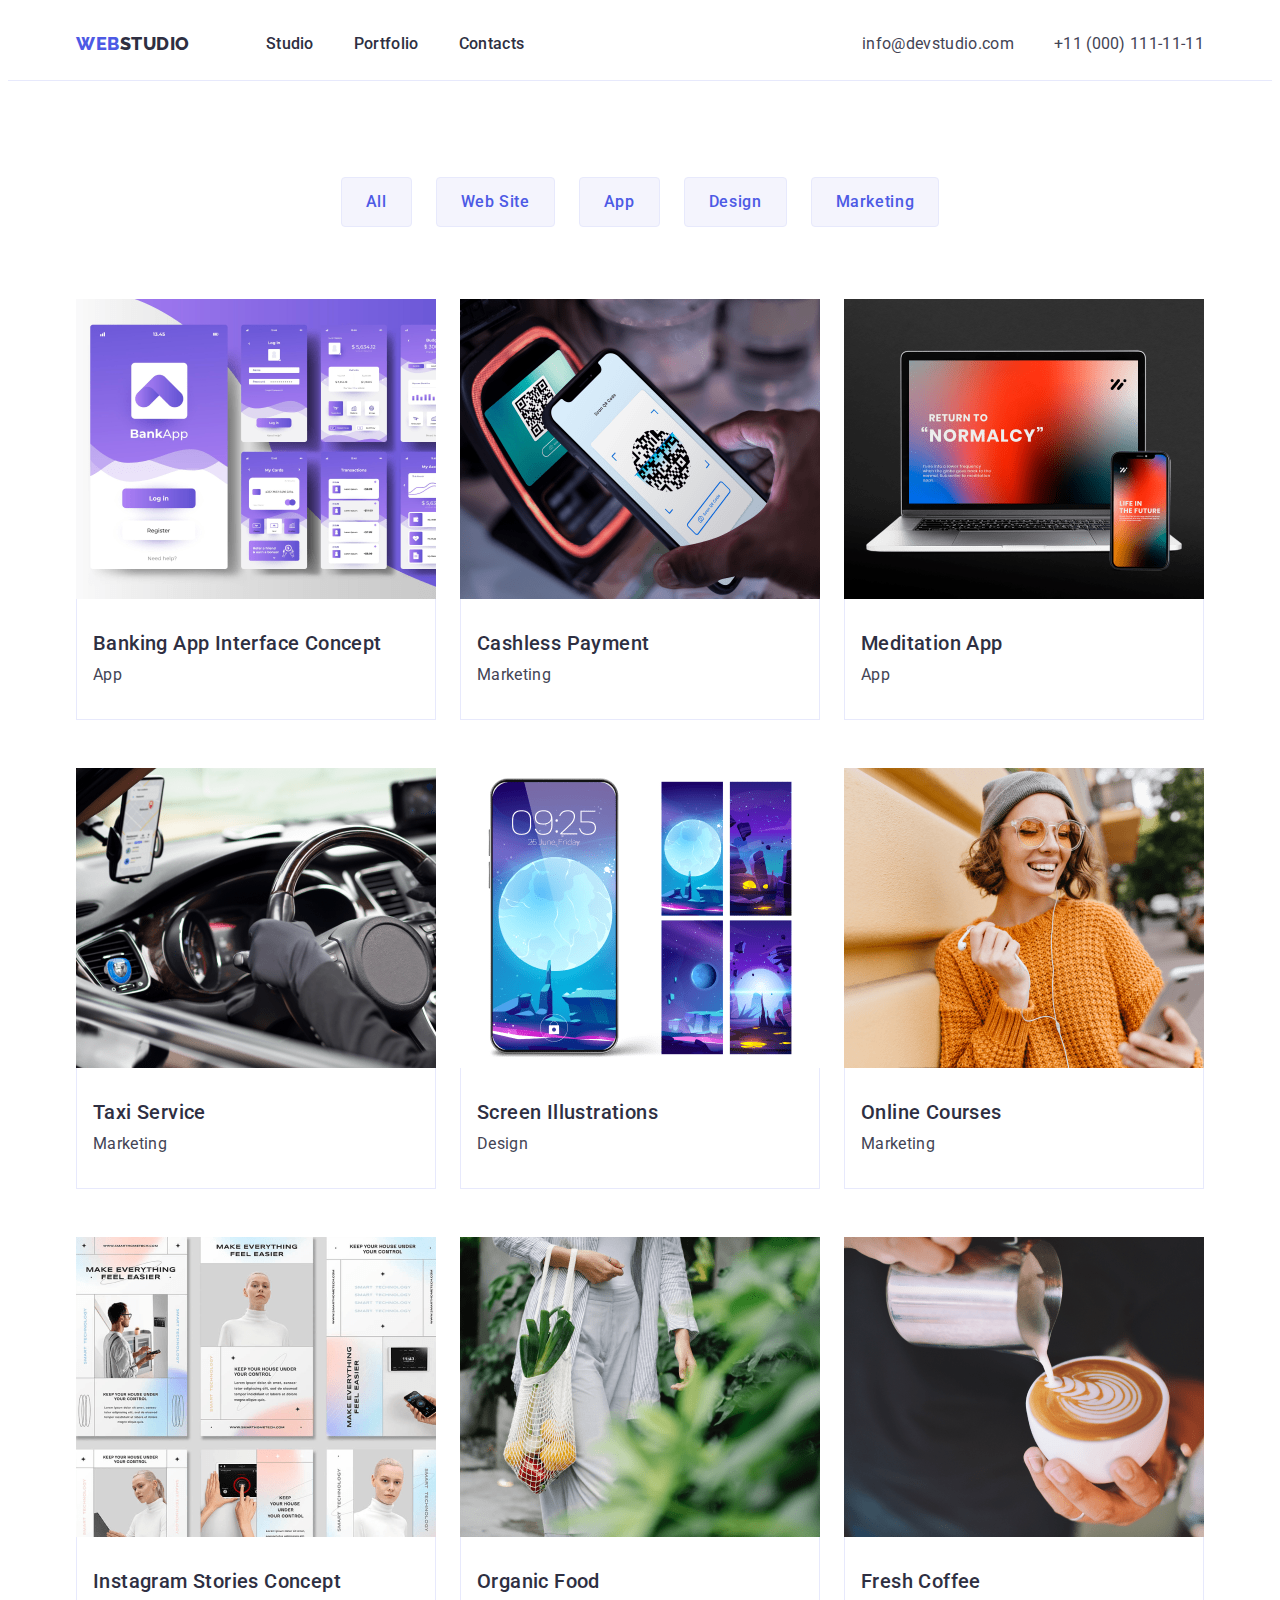
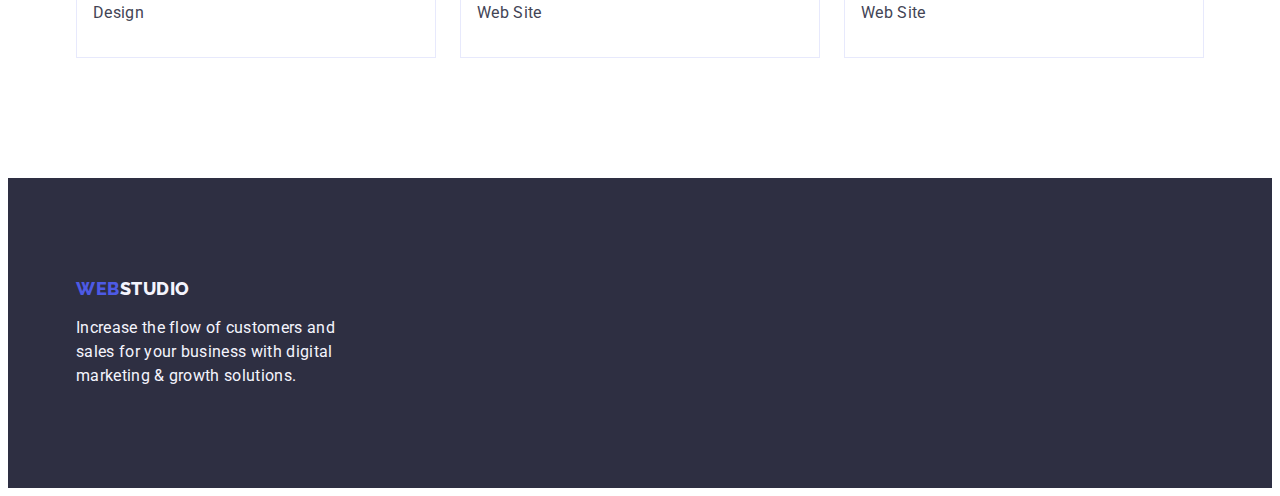
==== portfolio.html @ c77b6f28 "Initial commit" ====
<!DOCTYPE html>
<html lang="en">
  <head>
    <meta charset="UTF-8" />
    <meta name="viewport" content="width=device-width, initial-scale=1.0" />
    <title>Portfolio</title>
    <link
      rel="stylesheet"
      href="https://cdnjs.cloudflare.com/ajax/libs/modern-normalize/2.0.0/modern-normalize.min.css"
      integrity="sha512-4xo8blKMVCiXpTaLzQSLSw3KFOVPWhm/TRtuPVc4WG6kUgjH6J03IBuG7JZPkcWMxJ5huwaBpOpnwYElP/m6wg=="
      crossorigin="anonymous"
      referrerpolicy="no-referrer"
    />
    <link rel="stylesheet" href="./css/style.css" />
    <link rel="preconnect" href="https://fonts.googleapis.com" />
    <link rel="preconnect" href="https://fonts.gstatic.com" crossorigin />
    <link
      href="https://fonts.googleapis.com/css2?family=Raleway:wght@800&family=Roboto:wght@400;500;700;900&display=swap"
      rel="stylesheet"
    />
  </head>
  <body>
    <!-- Header -->
    <header class="header-section">
      <div class="header-container container">
        <nav class="nav">
          <a href="./index.html" class="link logo"
            >Web<span class="logo-part">Studio</span>
          </a>
          <ul class="list nav-list">
            <li class="nav-item">
              <a href="./index.html" class="link nav-list-item">Studio</a>
            </li>
            <li class="nav-item">
              <a href="./portfolio.html" class="link nav-list-item"
                >Portfolio</a
              >
            </li>
            <li class="nav-item">
              <a href="" class="link nav-list-item">Contacts</a>
            </li>
          </ul>
        </nav>
        <address class="address">
          <ul class="list address-list">
            <li>
              <a href="mailto:info@devstudio.com" class="link address-list-item"
                >info@devstudio.com</a
              >
            </li>
            <li>
              <a href="tel:+110001111111" class="link address-list-item"
                >+11 (000) 111-11-11</a
              >
            </li>
          </ul>
        </address>
      </div>
    </header>
    <main>
      <!-- Filters -->
      <section class="gallery">
        <div class="container">
          <h1 class="visually-hidden">Portfolio</h1>
          <ul class="filter-list list">
            <li><button type="button" class="filter-item">All</button></li>
            <li><button type="button" class="filter-item">Web Site</button></li>
            <li><button type="button" class="filter-item">App</button></li>
            <li><button type="button" class="filter-item">Design</button></li>
            <li>
              <button type="button" class="filter-item">Marketing</button>
            </li>
          </ul>
          <!-- Company services -->
          <ul class="gallery-list list">
            <li class="gallery-item link">
              <a href="/" class="link">
                <img
                  src="./images/row1/img2.jpg"
                  alt="Banking App Interface"
                  width="360"
                  height="360"
                />
                <div class="gallery-content">
                  <h2 class="header-three">Banking App Interface Concept</h2>
                  <p class="header-three-desc">App</p>
                </div>
              </a>
            </li>
            <li class="gallery-item link">
              <a href="/" class="link">
                <img
                  src="./images/row1/img1.jpg"
                  alt="Cashless Payment"
                  width="360"
                  height="360"
                />
                <div class="gallery-content">
                  <h2 class="header-three">Cashless Payment</h2>
                  <p class="header-three-desc">Marketing</p>
                </div>
              </a>
            </li>
            <li class="gallery-item link">
              <a href="/" class="link"
                ><img
                  src="./images/row1/img.jpg"
                  alt="Meditation App"
                  width="360"
                  height="360"
                />
                <div class="gallery-content">
                  <h2 class="header-three">Meditation App</h2>
                  <p class="header-three-desc">App</p>
                </div>
              </a>
            </li>
            <li class="gallery-item link">
              <a href="/" class="link">
                <img
                  src="./images/row2/img2.jpg"
                  alt="Taxi Service"
                  width="360"
                  height="360"
                />
                <div class="gallery-content">
                  <h2 class="header-three">Taxi Service</h2>
                  <p class="header-three-desc">Marketing</p>
                </div>
              </a>
            </li>
            <li class="gallery-item link">
              <a href="/" class="link">
                <img
                  src="./images/row2/img1.jpg"
                  alt="Screen Illustrations"
                  width="360"
                  height="360"
                />
                <div class="gallery-content">
                  <h2 class="header-three">Screen Illustrations</h2>
                  <p class="header-three-desc">Design</p>
                </div>
              </a>
            </li>
            <li class="gallery-item link">
              <a href="/" class="link">
                <img
                  src="./images/row2/img.jpg"
                  alt="Online Courses"
                  width="360"
                  height="360"
                />
                <div class="gallery-content">
                  <h2 class="header-three">Online Courses</h2>
                  <p class="header-three-desc">Marketing</p>
                </div>
              </a>
            </li>
            <li class="gallery-item link">
              <a href="/" class="link">
                <img
                  src="./images/row3/img2.jpg"
                  alt="Instagram Stories"
                  width="360"
                  height="360"
                />
                <div class="gallery-content">
                  <h2 class="header-three">Instagram Stories Concept</h2>
                  <p class="header-three-desc">Design</p>
                </div>
              </a>
            </li>
            <li class="gallery-item link">
              <a href="/" class="link">
                <img
                  src="./images/row3/img1.jpg"
                  alt="Organic Food"
                  width="360"
                  height="360"
                />
                <div class="gallery-content">
                  <h2 class="header-three">Organic Food</h2>
                  <p class="header-three-desc">Web Site</p>
                </div>
              </a>
            </li>
            <li class="gallery-item link">
              <a href="/" class="link">
                <img
                  src="./images/row3/img.jpg"
                  alt="Fresh Coffee"
                  width="360"
                  height="360"
                />
                <div class="gallery-content">
                  <h2 class="header-three">Fresh Coffee</h2>
                  <p class="header-three-desc">Web Site</p>
                </div>
              </a>
            </li>
          </ul>
        </div>
      </section>
    </main>

    <!-- Footer -->

    <footer class="footer">
      <div class="container">
        <a class="logo-footer link" href="./index.html"
          >Web<span class="logo-second-part-footer">Studio</span>
        </a>
        <p class="footer-text">
          Increase the flow of customers and sales for your business with
          digital marketing & growth solutions.
        </p>
      </div>
    </footer>
  </body>
</html>
---- css/style.css ----
/* Variables */
:root {
  /* Fonts */
  --primary-font: "Roboto";
  --logo-font: "Raleway";

  /* Navy blue */
  --brand-color: #2e2f42;

  /* Slate */
  --secondary-color: #434455;

  /* Ocean */
  --action-color: #404bbf;

  /* Iris */
  --logo-color: #4d5ae5;

  /* Cloud */
  --logo-second-color: #f4f4fd;

  /* Accent */
  --accent-color: #e7e9fc;
}

body {
  font-family: "Roboto", sans-serif;
  color: var(--secondary-color);
  background-color: #ffffff;
}

*,
*::before,
*::after {
  box-sizing: border-box;
}

h1,
h2,
h3,
h4,
h5,
h6,
p {
  margin: 0;
}

.list {
  list-style: none;
  margin: 0;
  padding-left: 0;
}
img {
  display: block;
  max-width: 100%;
  height: auto;
}

.section {
  padding-bottom: 120px;
}

/* Header */

.header-section {
  border-bottom: 1px solid #e7e9fc;
}

.header-container {
  display: flex;
  align-items: center;
}

.nav {
  display: flex;
  align-items: center;
}

.nav-list {
  display: flex;
  gap: 40px;
}

.logo {
  font-family: "Raleway", sans-serif;
  font-weight: 800;
  font-size: 18px;
  line-height: 1.17;
  letter-spacing: 0.03em;
  text-transform: uppercase;
  color: var(--logo-color);
  margin-right: 76px;
}

.logo-part {
  color: var(--brand-color);
  font-family: Raleway;
  line-height: 1.16;
  letter-spacing: 0.03em;
  text-transform: uppercase;
}
.address-list {
  display: flex;
  gap: 40px;
}

/* Navigation */
.link {
  text-decoration: none;
}
.nav-list {
  color: var(--brand-color);
  font-size: 16px;
  font-weight: 500;
  line-height: 1.5;
  letter-spacing: 0.02em;
  font-style: normal;
}

.nav-list-item {
  color: var(--brand-color);
  padding: 24px 0;
  display: block;
}
.nav-list-item:hover,
.nav-list-item:focus {
  color: var(--action-color);
}

/* Address */
.address {
  font-style: normal;
  margin-left: auto;
}
.address-list {
  color: var(--secondary-color);
  font-size: 16px;
  font-weight: 400;
  line-height: 1.5;
  letter-spacing: 0.02em;
  font-style: normal;
}

.address-list-item {
  color: #434455;
  font-style: initial;
}
.address-list-item:hover,
.address-list-item:focus {
  color: var(--action-color);
}

/* Main info */
.container {
  max-width: 1158px;
  padding-left: 15px;
  padding-right: 15px;
  margin: 0 auto;
}

/* Hero */
.hero {
  background: var(--brand-color);
  text-align: center;
  padding: 188px 0;
}

.hero-title {
  max-width: 496px;
  margin: 0 auto;
  margin-bottom: 48px;
  color: #ffffff;
  text-align: center;
  font-size: 56px;
  font-weight: 700;
  letter-spacing: 0.02em;
  line-height: 1.07;
}
.hero-btn {
  display: block;
  margin: 0 auto;
  min-width: 169px;
  background: var(--logo-color);
  font-family: "Roboto", sans-serif;
  letter-spacing: 0.04em;
  cursor: pointer;
  border: 0;
  border-radius: 4px;
}
.hero-btn-text {
  color: #ffffff;
  font-size: 16px;
  font-weight: 500;
  line-height: 1.5;
  padding: 16px 32px;
}
.hero-btn:hover,
.hero-btn:focus {
  background-color: #404bbf;
}

/* Company standarts*/

.section-standatrs {
  padding-top: 120px;
  padding-bottom: 120px;
}

.standarts-list {
  display: flex;
  gap: 24px;
}

.standarts-item {
  width: calc((100% - 72px) / 4);

  flex-grow: 0;
}

.header-two {
  margin-bottom: 72px;
  color: var(--brand-color);
  text-align: center;
  font-size: 36px;
  font-weight: 700;
  line-height: 1.11;
  text-transform: capitalize;
  letter-spacing: 0.02em;
}

.visually-hidden {
  position: absolute;
  width: 1px;
  height: 1px;
  margin: -1px;
  border: 0;
  padding: 0;
  white-space: nowrap;
  clip-path: inset(100%);
  clip: rect(0 0 0 0);
  overflow: hidden;
}

.header-three {
  margin-bottom: 8px;
  color: var(--brand-color);
  font-size: 20px;
  font-weight: 500;
  line-height: 1.2;
  letter-spacing: 0.02em;
}

/* Company skills */

.list-skills {
  display: flex;
  gap: 24px;
}
.list-skills-item {
}

/* Team-section */
.header-three-desc {
  color: var(--secondary-color);
  font-size: 16px;
  line-height: 1.5;
  letter-spacing: 0.02em;
}

.pic-desc {
  color: var(--secondary-color);
  font-size: 16px;
  line-height: 1.5;
  letter-spacing: 0.02em;
}

.team-content {
  padding: 32px 0;
  background-color: var(--white-color);
  border-radius: 0px 0px 4px 4px;
  text-align: center;
}

.team-section {
  background-color: var(--logo-second-color);
}
.team-list-item {
  background-color: #ffffff;
  border-radius: 0px 0px 4px 4px;
}

.name {
  color: var(--brand-color);
  font-size: 20px;
  font-weight: 500;
  line-height: 1.2;
  letter-spacing: 0.02em;
  margin-bottom: 8px;
}
.team-list {
  display: flex;
  gap: 24px;
  align-items: center;
}

.team-item {
  width: calc((100% - 72px) / 4);
}

/* Filter */
.filter-list {
  display: flex;
  justify-content: center;
  gap: 24px;
  margin-bottom: 72px;
}

.filter-item {
  border: 1px solid var(--accent-color);
  border-radius: 4px;
  background: #f4f4fd;
  cursor: pointer;
  font-family: "Roboto", sans-serif;
  font-weight: 500;
  font-size: 16px;
  line-height: 1.5;
  letter-spacing: 0.04em;
  color: var(--logo-color);
  padding: 12px 24px;
}

.filter-item:hover,
.filter-item:focus {
  background: var(--action-color);
  color: #ffffff;
  border: 1px solid transparent;
}

/* Gallery */
.gallery {
  padding-top: 96px;
  padding-bottom: 120px;
}

.gallery-content {
  padding: 32px 16px;
  border: 1px solid #e7e9fc;
  border-top: none;
}

.gallery-list {
  display: flex;
  flex-wrap: wrap;
  justify-content: space-between;
  column-gap: 24px;
  row-gap: 48px;
}
/* Footer */
.footer {
  background-color: var(--brand-color);
  padding: 100px 0;
}

/* .footer-container {
  display: block;
  margin-right: 1020px;
  margin-left: 156px;
} */

.logo-footer {
  display: block;
  font-family: "Raleway", sans-serif;
  font-weight: 800;
  font-size: 18px;
  line-height: 1.17;
  letter-spacing: 0.03em;
  text-transform: uppercase;
  color: var(--logo-color);
  margin-bottom: 16px;
  display: inline-block;
}

.logo-second-part-footer {
  color: var(--logo-second-color);
  font-size: 18px;
  font-weight: 800;
  line-height: 1.16;
  letter-spacing: 0.03em;
  text-transform: uppercase;
  margin-bottom: 16px;
}

.footer-text {
  color: var(--logo-second-color);
  font-size: 16px;
  line-height: 1.5;
  letter-spacing: 0.02em;
  width: 264px;
}
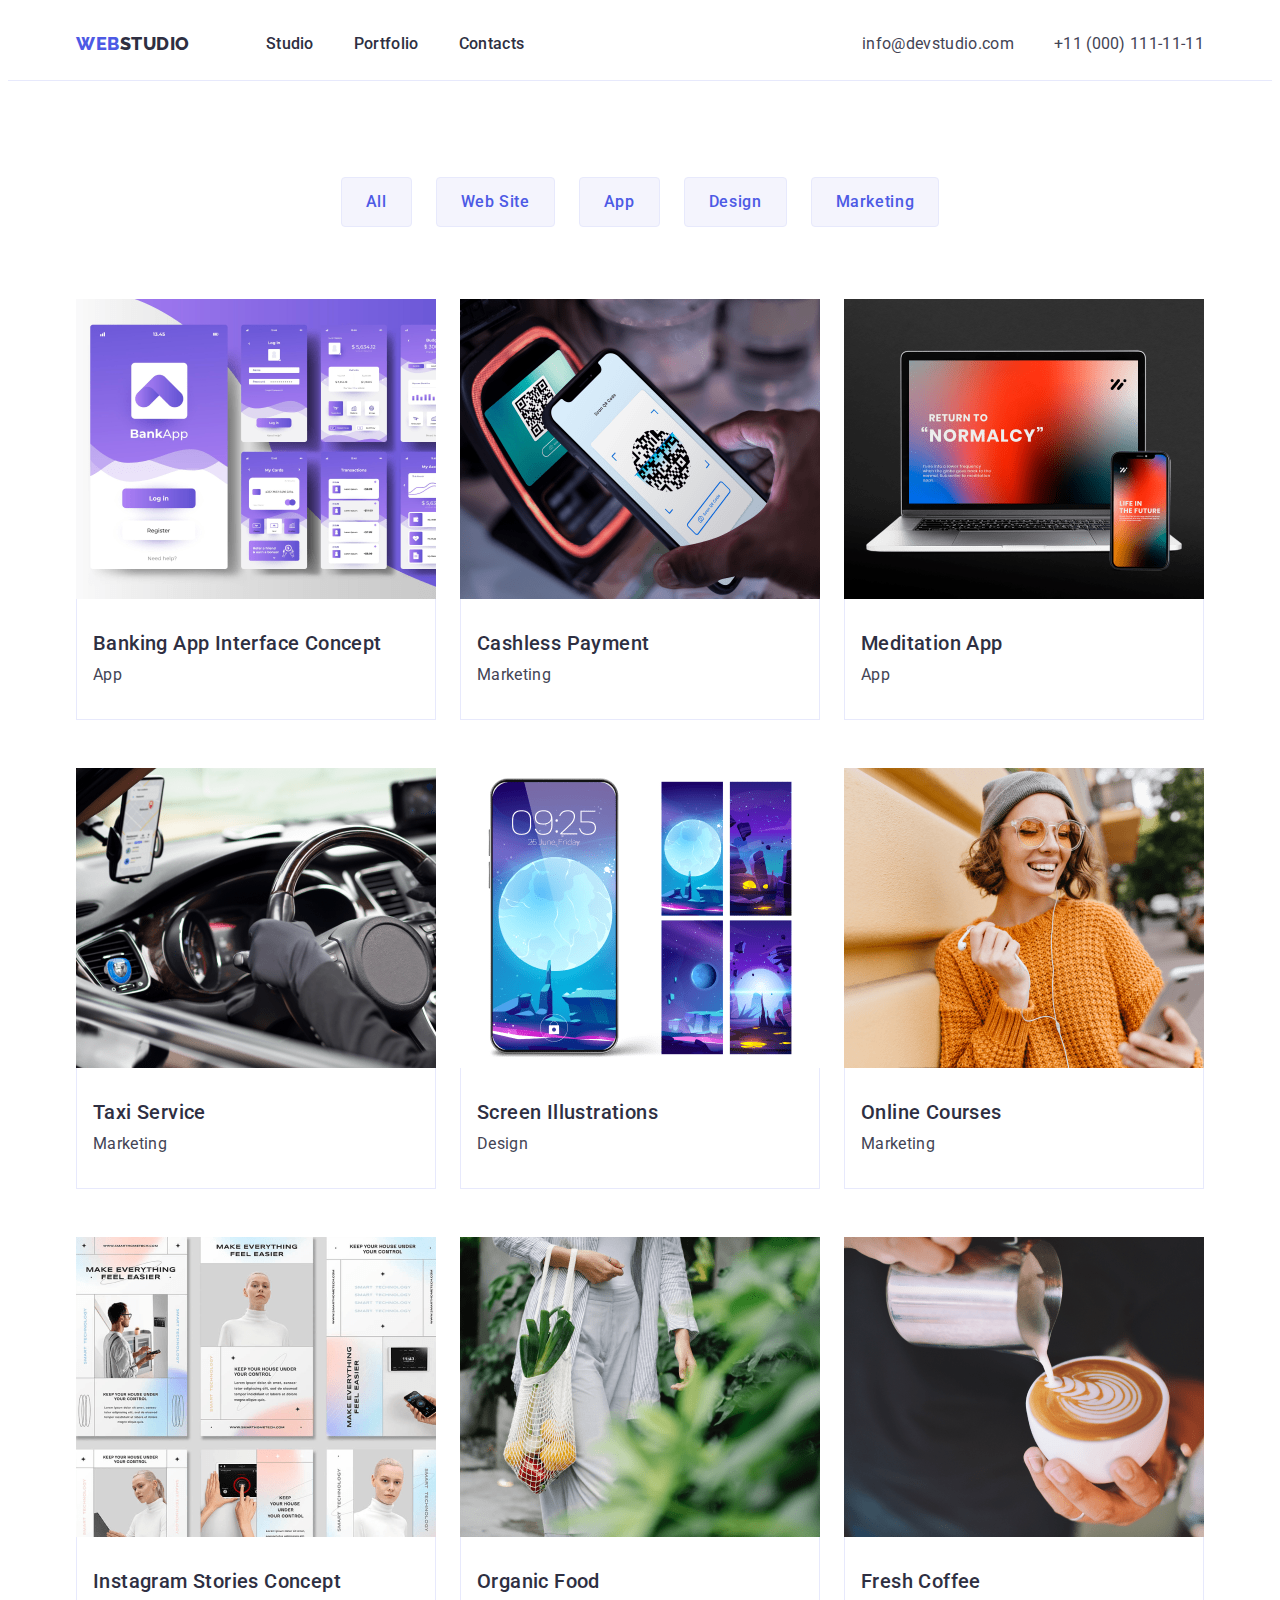
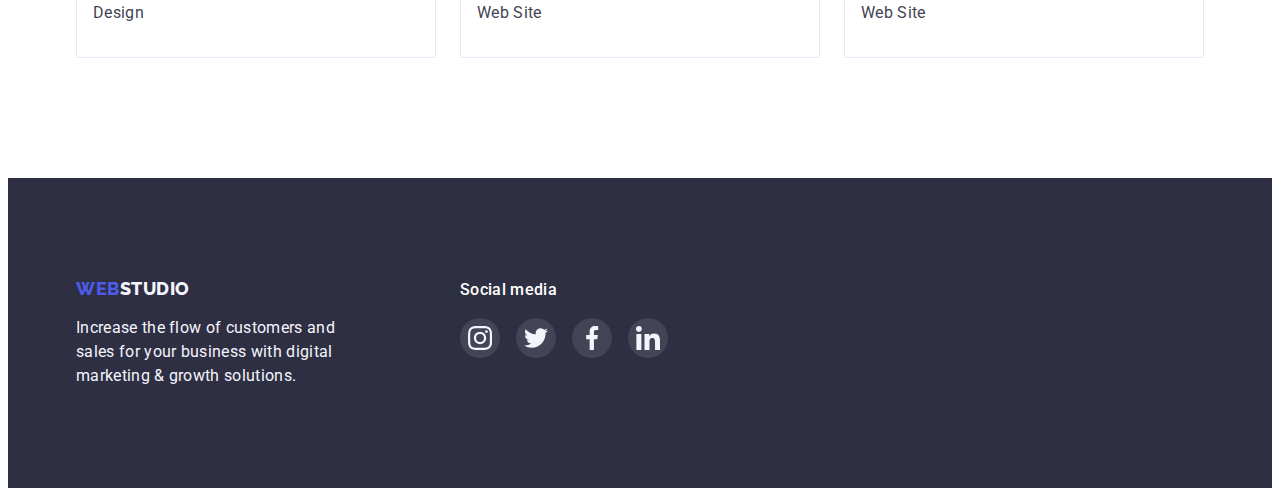
==== commit 768b7f69: "upd" ====
--- a/portfolio.html
+++ b/portfolio.html
@@ -207,14 +207,50 @@
     <!-- Footer -->
 
     <footer class="footer">
-      <div class="container">
-        <a class="logo-footer link" href="./index.html"
-          >Web<span class="logo-second-part-footer">Studio</span>
-        </a>
-        <p class="footer-text">
-          Increase the flow of customers and sales for your business with
-          digital marketing & growth solutions.
-        </p>
+      <div class="footer-container container">
+        <div>
+          <a class="logo-footer link" href="./index.html"
+            >Web<span class="logo-second-part-footer">Studio</span>
+          </a>
+          <p class="footer-text">
+            Increase the flow of customers and sales for your business with
+            digital marketing & growth solutions.
+          </p>
+        </div>
+        <div class="footer-social">
+          <h3 class="footer-subtitle">Social media</h3>
+          <ul class="footer-social-list list">
+            <li class="footer-social-list-item">
+              <a href="" class="footer-social-link">
+                <svg class="footer-icon-social" width="16" heigth="16">
+                  <use href="./images/sprite.svg#icon-instagram-2"></use>
+                </svg>
+              </a>
+            </li>
+            <li class="footer-social-list-item">
+              <a href="" class="footer-social-link">
+                <svg class="footer-icon-social">
+                  <use href="./images/sprite.svg#icon-twitter-1"></use>
+                </svg>
+              </a>
+            </li>
+            <li class="footer-social-list-item">
+              <a href="" class="footer-social-link">
+                <svg class="footer-icon-social">
+                  <use href="./images/sprite.svg#icon-facebook-1"></use>
+                </svg>
+              </a>
+            </li>
+
+            <li class="footer-social-list-item">
+              <a href="" class="footer-social-link">
+                <svg class="footer-icon-social">
+                  <use href="./images/sprite.svg#icon-linkedin-1"></use>
+                </svg>
+              </a>
+            </li>
+          </ul>
+        </div>
       </div>
     </footer>
   </body>
--- a/css/style.css
+++ b/css/style.css
@@ -63,7 +63,7 @@
 /* Header */
 
 .header-section {
-  border-bottom: 1px solid #e7e9fc;
+  border-bottom: 1px solid var(--accent-color);
 }
 
 .header-container {
@@ -142,7 +142,7 @@
 }
 
 .address-list-item {
-  color: #434455;
+  color: var(--secondary-color);
   font-style: initial;
 }
 .address-list-item:hover,
@@ -160,9 +160,18 @@
 
 /* Hero */
 .hero {
+  max-width: 1440px;
+  margin: 0 auto;
   background: var(--brand-color);
+  background-image: linear-gradient(
+      rgba(46, 47, 66, 0.7),
+      rgba(46, 47, 66, 0.7)
+    ),
+    url(../images/hero/hero_bg.jpg);
   text-align: center;
   padding: 188px 0;
+  background-repeat: no-repeat;
+  background-position: center;
 }
 
 .hero-title {
@@ -186,6 +195,7 @@
   cursor: pointer;
   border: 0;
   border-radius: 4px;
+  box-shadow: 0px 4px 4px 0px rgba(0, 0, 0, 0.15);
 }
 .hero-btn-text {
   color: #ffffff;
@@ -194,9 +204,10 @@
   line-height: 1.5;
   padding: 16px 32px;
 }
+
 .hero-btn:hover,
 .hero-btn:focus {
-  background-color: #404bbf;
+  background-color: var(--action-color);
 }
 
 /* Company standarts*/
@@ -213,8 +224,21 @@
 
 .standarts-item {
   width: calc((100% - 72px) / 4);
-
   flex-grow: 0;
+}
+
+.standarts-item-icon-container {
+  display: flex;
+  justify-content: center;
+  align-items: center;
+
+  background: var(--logo-second-color);
+  width: 264px;
+  height: 112px;
+  margin-bottom: 8px;
+  border-radius: 4px;
+}
+.standarts-item-icon {
 }
 
 .header-two {
@@ -287,6 +311,39 @@
 .team-list-item {
   background-color: #ffffff;
   border-radius: 0px 0px 4px 4px;
+  box-shadow: 0px 2px 1px 0px rgba(46, 47, 66, 0.08),
+    0px 1px 1px 0px rgba(46, 47, 66, 0.16),
+    0px 1px 6px 0px rgba(46, 47, 66, 0.08);
+}
+.socials {
+  display: flex;
+  justify-content: center;
+}
+.socials-list {
+  display: flex;
+  justify-content: center;
+  align-items: center;
+  margin-top: 8px;
+  gap: 24px;
+}
+
+.socials-list-item {
+  display: flex;
+
+  padding: 12px;
+  width: 40px;
+  height: 40px;
+  background: var(--logo-color);
+  justify-content: center;
+
+  border-radius: 50%;
+}
+
+.socials-list-item:hover {
+  background-color: var(--action-color);
+}
+
+.icon-social {
 }
 
 .name {
@@ -307,6 +364,36 @@
   width: calc((100% - 72px) / 4);
 }
 
+/* Customers */
+.customers-list {
+  display: flex;
+  gap: 24px;
+  justify-content: center;
+}
+.customers-list-item {
+}
+.customers-link {
+  width: 100%;
+  height: 100%;
+  display: flex;
+  justify-content: center;
+  align-items: center;
+  padding: 16px 32px;
+}
+.customers-list-item .customers-icon {
+  fill: currentColor;
+}
+.customers-link {
+  color: #8e8f99;
+  border: 1px solid #8e8f99;
+  border-radius: 4px;
+}
+
+.customers-list .customers-link:is(:hover, :focus) {
+  border-color: var(--action-color);
+  color: var(--action-color);
+}
+
 /* Filter */
 .filter-list {
   display: flex;
@@ -318,7 +405,7 @@
 .filter-item {
   border: 1px solid var(--accent-color);
   border-radius: 4px;
-  background: #f4f4fd;
+  background: var(--logo-second-color);
   cursor: pointer;
   font-family: "Roboto", sans-serif;
   font-weight: 500;
@@ -344,7 +431,7 @@
 
 .gallery-content {
   padding: 32px 16px;
-  border: 1px solid #e7e9fc;
+  border: 1px solid var(--accent-color);
   border-top: none;
 }
 
@@ -361,11 +448,11 @@
   padding: 100px 0;
 }
 
-/* .footer-container {
-  display: block;
-  margin-right: 1020px;
-  margin-left: 156px;
-} */
+.footer-container {
+  display: flex;
+  align-content: flex-start;
+  gap: 120px;
+}
 
 .logo-footer {
   display: block;
@@ -397,3 +484,44 @@
   letter-spacing: 0.02em;
   width: 264px;
 }
+
+.footer-subtitle {
+  margin-bottom: 16px;
+  font-weight: 500;
+  font-size: 16px;
+  line-height: 1.5;
+  letter-spacing: 0.02em;
+  color: #ffffff;
+}
+
+.footer-social-list {
+  display: flex;
+  gap: 16px;
+}
+
+.footer-social-list-item {
+  display: flex;
+  width: 40px;
+  height: 40px;
+}
+
+.footer-social-link {
+  width: 100%;
+  height: 100%;
+
+  display: flex;
+  justify-content: center;
+  align-items: center;
+  border-radius: 50%;
+  background-color: rgba(255, 255, 255, 0.1);
+}
+
+.footer-social-list-item:hover {
+  background-color: #31d0aa;
+  border-radius: 50%;
+}
+
+.footer-icon-social {
+  width: 24px;
+  height: 24px;
+}
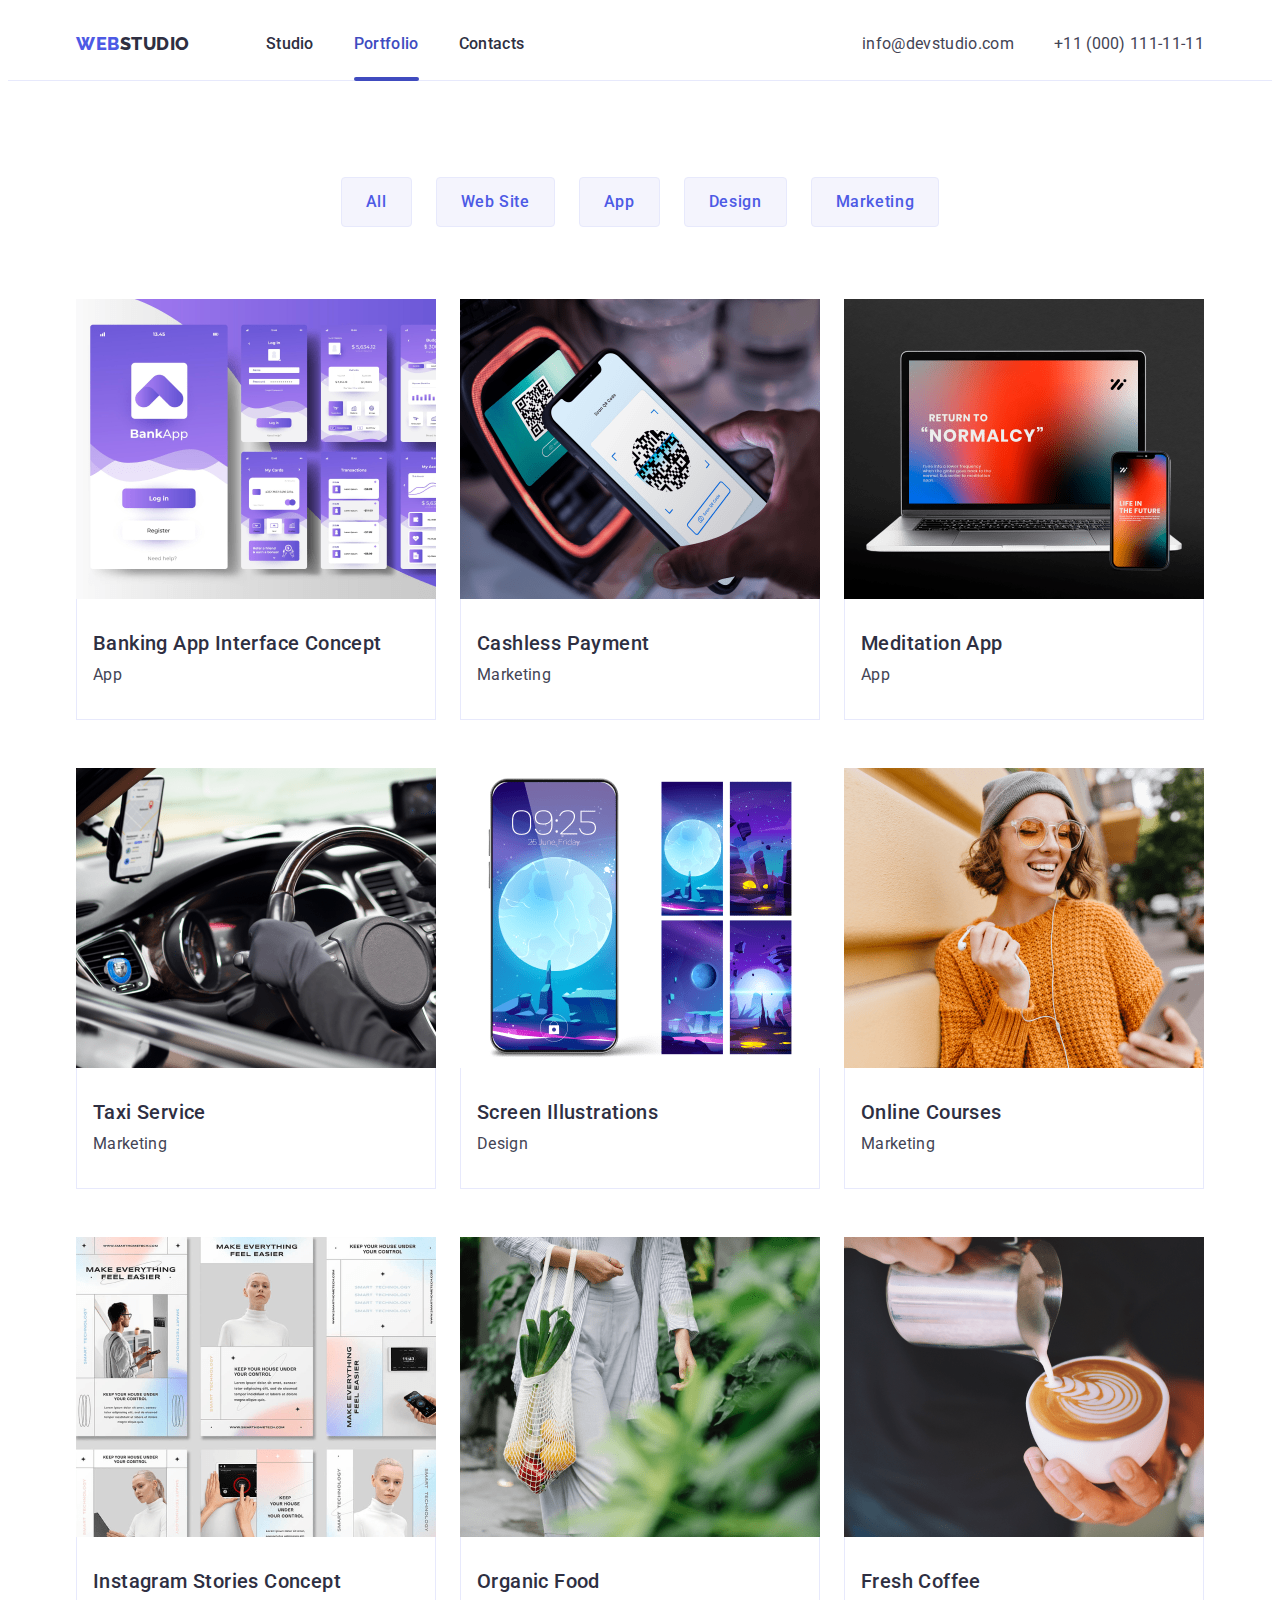
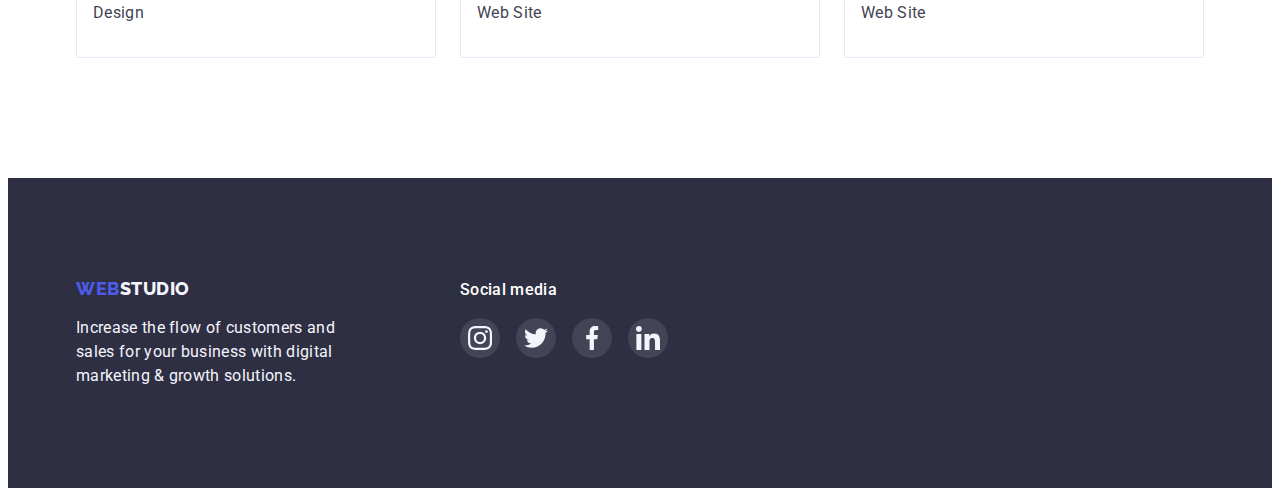
==== commit facb97c1: "upd" ====
--- a/portfolio.html
+++ b/portfolio.html
@@ -32,7 +32,7 @@
               <a href="./index.html" class="link nav-list-item">Studio</a>
             </li>
             <li class="nav-item">
-              <a href="./portfolio.html" class="link nav-list-item"
+              <a href="./portfolio.html" class="link nav-list-item current-page"
                 >Portfolio</a
               >
             </li>
@@ -222,21 +222,21 @@
           <ul class="footer-social-list list">
             <li class="footer-social-list-item">
               <a href="" class="footer-social-link">
-                <svg class="footer-icon-social" width="16" heigth="16">
+                <svg class="footer-icon-social" width="24" height="24">
                   <use href="./images/sprite.svg#icon-instagram-2"></use>
                 </svg>
               </a>
             </li>
             <li class="footer-social-list-item">
               <a href="" class="footer-social-link">
-                <svg class="footer-icon-social">
+                <svg class="footer-icon-social" width="24" height="24">
                   <use href="./images/sprite.svg#icon-twitter-1"></use>
                 </svg>
               </a>
             </li>
             <li class="footer-social-list-item">
               <a href="" class="footer-social-link">
-                <svg class="footer-icon-social">
+                <svg class="footer-icon-social" width="24" height="24">
                   <use href="./images/sprite.svg#icon-facebook-1"></use>
                 </svg>
               </a>
@@ -244,7 +244,7 @@
 
             <li class="footer-social-list-item">
               <a href="" class="footer-social-link">
-                <svg class="footer-icon-social">
+                <svg class="footer-icon-social" width="24" height="24">
                   <use href="./images/sprite.svg#icon-linkedin-1"></use>
                 </svg>
               </a>
--- a/css/style.css
+++ b/css/style.css
@@ -125,6 +125,24 @@
 .nav-list-item:hover,
 .nav-list-item:focus {
   color: var(--action-color);
+  transition-duration: 250ms;
+}
+
+.current-page {
+  color: #404bbf;
+  position: relative;
+}
+
+.current-page::after {
+  width: 100%;
+  content: "";
+  position: absolute;
+  left: 0;
+  bottom: -1px;
+  height: 4px;
+  background-color: #404bbf;
+  border-radius: 2px;
+  transition: border-radius 2px;
 }
 
 /* Address */
@@ -148,6 +166,7 @@
 .address-list-item:hover,
 .address-list-item:focus {
   color: var(--action-color);
+  transition-duration: 250ms;
 }
 
 /* Main info */
@@ -208,6 +227,7 @@
 .hero-btn:hover,
 .hero-btn:focus {
   background-color: var(--action-color);
+  transition-duration: 250ms;
 }
 
 /* Company standarts*/
@@ -339,8 +359,10 @@
   border-radius: 50%;
 }
 
-.socials-list-item:hover {
+.socials-list-item:hover,
+.socials-list-item:focus {
   background-color: var(--action-color);
+  transition-duration: 250ms;
 }
 
 .icon-social {
@@ -357,18 +379,13 @@
 .team-list {
   display: flex;
   gap: 24px;
-  align-items: center;
-}
-
-.team-item {
-  width: calc((100% - 72px) / 4);
 }
 
 /* Customers */
 .customers-list {
   display: flex;
+  justify-content: center;
   gap: 24px;
-  justify-content: center;
 }
 .customers-list-item {
 }
@@ -392,6 +409,7 @@
 .customers-list .customers-link:is(:hover, :focus) {
   border-color: var(--action-color);
   color: var(--action-color);
+  transition-duration: 250ms;
 }
 
 /* Filter */
@@ -421,6 +439,7 @@
   background: var(--action-color);
   color: #ffffff;
   border: 1px solid transparent;
+  transition-duration: 250ms;
 }
 
 /* Gallery */
@@ -441,6 +460,14 @@
   justify-content: space-between;
   column-gap: 24px;
   row-gap: 48px;
+}
+.gallery-item:is(:hover, :focus) {
+  border-radius: 0px 0px 4px 4px;
+  background: var(--white, #fff);
+  box-shadow: 0px 2px 1px 0px rgba(46, 47, 66, 0.08),
+    0px 1px 1px 0px rgba(46, 47, 66, 0.16),
+    0px 1px 6px 0px rgba(46, 47, 66, 0.08);
+  transition-duration: 250ms;
 }
 /* Footer */
 .footer {
@@ -516,9 +543,11 @@
   background-color: rgba(255, 255, 255, 0.1);
 }
 
+.footer-social-list-item:focus,
 .footer-social-list-item:hover {
   background-color: #31d0aa;
   border-radius: 50%;
+  transition-duration: cubic-bezier(0.4, 0, 0.2, 1);
 }
 
 .footer-icon-social {
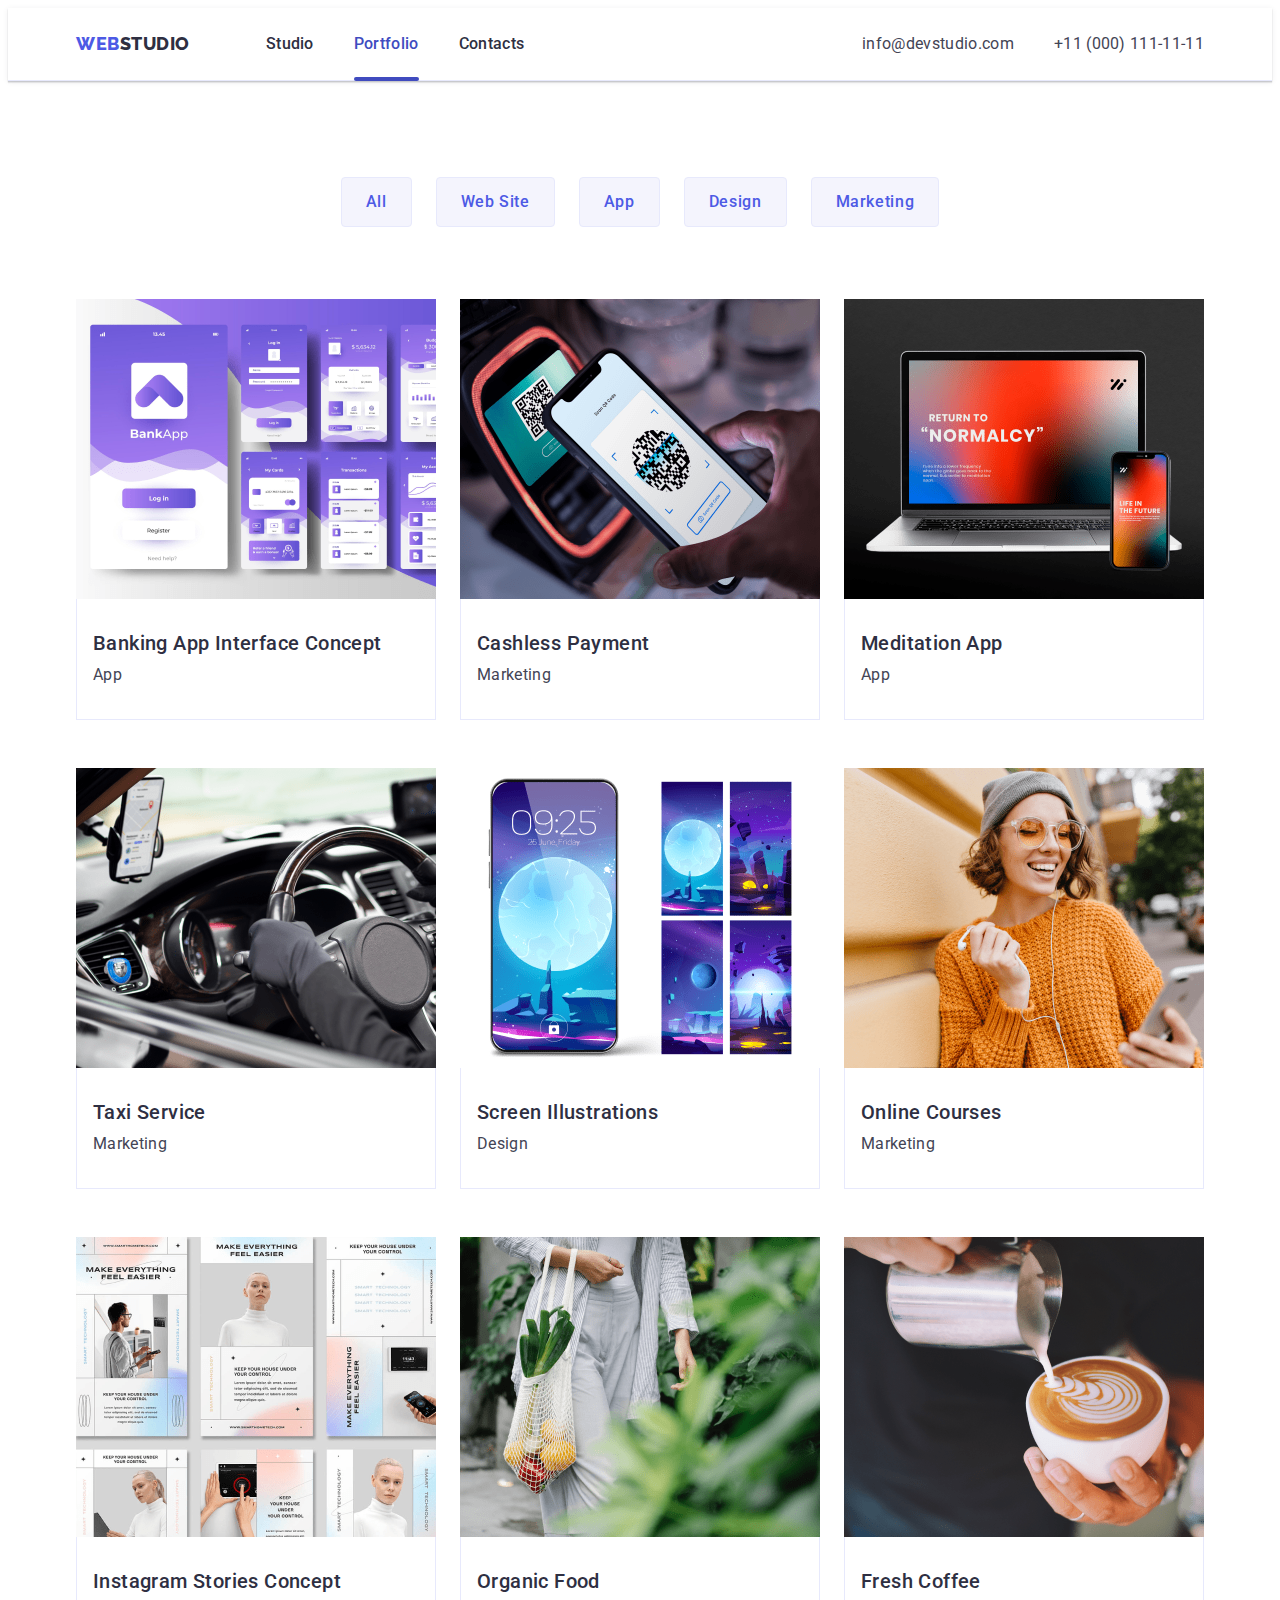
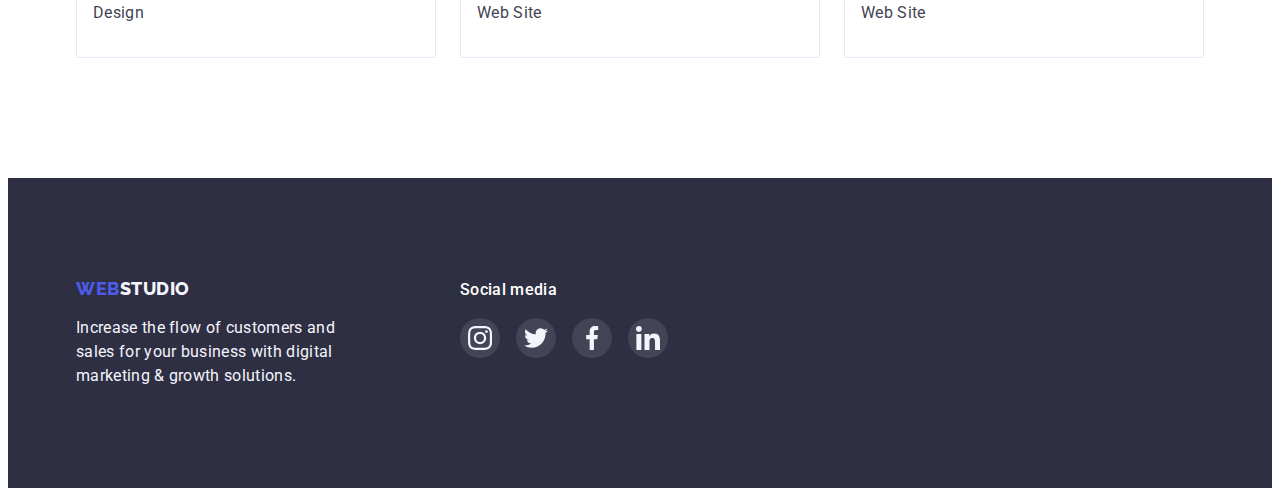
==== commit 9e4383d6: "upd" ====
--- a/portfolio.html
+++ b/portfolio.html
@@ -223,21 +223,21 @@
             <li class="footer-social-list-item">
               <a href="" class="footer-social-link">
                 <svg class="footer-icon-social" width="24" height="24">
-                  <use href="./images/sprite.svg#icon-instagram-2"></use>
-                </svg>
-              </a>
-            </li>
-            <li class="footer-social-list-item">
-              <a href="" class="footer-social-link">
-                <svg class="footer-icon-social" width="24" height="24">
-                  <use href="./images/sprite.svg#icon-twitter-1"></use>
-                </svg>
-              </a>
-            </li>
-            <li class="footer-social-list-item">
-              <a href="" class="footer-social-link">
-                <svg class="footer-icon-social" width="24" height="24">
-                  <use href="./images/sprite.svg#icon-facebook-1"></use>
+                  <use href="./images/icons.svg#icon-instagram-2"></use>
+                </svg>
+              </a>
+            </li>
+            <li class="footer-social-list-item">
+              <a href="" class="footer-social-link">
+                <svg class="footer-icon-social" width="24" height="24">
+                  <use href="./images/icons.svg#icon-twitter-1"></use>
+                </svg>
+              </a>
+            </li>
+            <li class="footer-social-list-item">
+              <a href="" class="footer-social-link">
+                <svg class="footer-icon-social" width="24" height="24">
+                  <use href="./images/icons.svg#icon-facebook-1"></use>
                 </svg>
               </a>
             </li>
@@ -245,7 +245,7 @@
             <li class="footer-social-list-item">
               <a href="" class="footer-social-link">
                 <svg class="footer-icon-social" width="24" height="24">
-                  <use href="./images/sprite.svg#icon-linkedin-1"></use>
+                  <use href="./images/icons.svg#icon-linkedin-1"></use>
                 </svg>
               </a>
             </li>
--- a/css/style.css
+++ b/css/style.css
@@ -64,6 +64,8 @@
 
 .header-section {
   border-bottom: 1px solid var(--accent-color);
+  box-shadow: 0px 2px 1px rgba(46, 47, 66, 0.08),
+    0px 1px 1px rgba(46, 47, 66, 0.16), 0px 1px 6px rgba(46, 47, 66, 0.08);
 }
 
 .header-container {
@@ -129,7 +131,7 @@
 }
 
 .current-page {
-  color: #404bbf;
+  color: var(--action-color);
   position: relative;
 }
 
@@ -140,7 +142,7 @@
   left: 0;
   bottom: -1px;
   height: 4px;
-  background-color: #404bbf;
+  background-color: var(--action-color);
   border-radius: 2px;
   transition: border-radius 2px;
 }
@@ -230,6 +232,68 @@
   transition-duration: 250ms;
 }
 
+/* Modal */
+
+.backdrop {
+  position: fixed;
+  top: 0;
+  left: 0;
+  width: 100%;
+  height: 100%;
+  background-color: rgba(46, 47, 66, 0.4);
+  transition: opacity 250ms cubic-bezier(0.4, 0, 0.2, 1),
+    visibility 250ms cubic-bezier(0.4, 0, 0.2, 1);
+}
+
+.modal {
+  position: absolute;
+  top: 50%;
+  left: 50%;
+  transform: translate(-50%, -50%) scale(1);
+  width: 408px;
+  min-height: 584px;
+  background: #fcfcfc;
+  box-shadow: 0px 1px 1px rgba(0, 0, 0, 0.14), 0px 1px 3px rgba(0, 0, 0, 0.12),
+    0px 2px 1px rgba(0, 0, 0, 0.2);
+  border-radius: 4px;
+  transition: transform 250ms cubic-bezier(0.4, 0, 0.2, 1);
+}
+
+.modal-close-btn {
+  position: absolute;
+  top: 24px;
+  right: 24px;
+  width: 24px;
+  height: 24px;
+  border-radius: 50%;
+  display: flex;
+  justify-content: center;
+  align-items: center;
+  background-color: var(--accent-color);
+  border: 1px solid rgba(0, 0, 0, 0.1);
+  padding: 0;
+  cursor: pointer;
+  transition: background-color 250ms cubic-bezier(0.4, 0, 0.2, 1),
+    border 250ms cubic-bezier(0.4, 0, 0.2, 1);
+}
+
+.modal-close-btn:hover,
+.modal-close-btn:focus {
+  background-color: var(--action-color);
+  border: none;
+  fill: #ffffff;
+}
+
+.icon-close {
+  transition: fill 250ms cubic-bezier(0.4, 0, 0.2, 1);
+}
+
+.is-hidden {
+  opacity: 0;
+  visibility: hidden;
+  pointer-events: none;
+}
+
 /* Company standarts*/
 
 .section-standatrs {
@@ -388,6 +452,9 @@
   gap: 24px;
 }
 .customers-list-item {
+  display: flex;
+  width: calc((100% - 120px) / 6);
+  height: 88px;
 }
 .customers-link {
   width: 100%;
@@ -547,7 +614,7 @@
 .footer-social-list-item:hover {
   background-color: #31d0aa;
   border-radius: 50%;
-  transition-duration: cubic-bezier(0.4, 0, 0.2, 1);
+  transition-duration: 250ms;
 }
 
 .footer-icon-social {
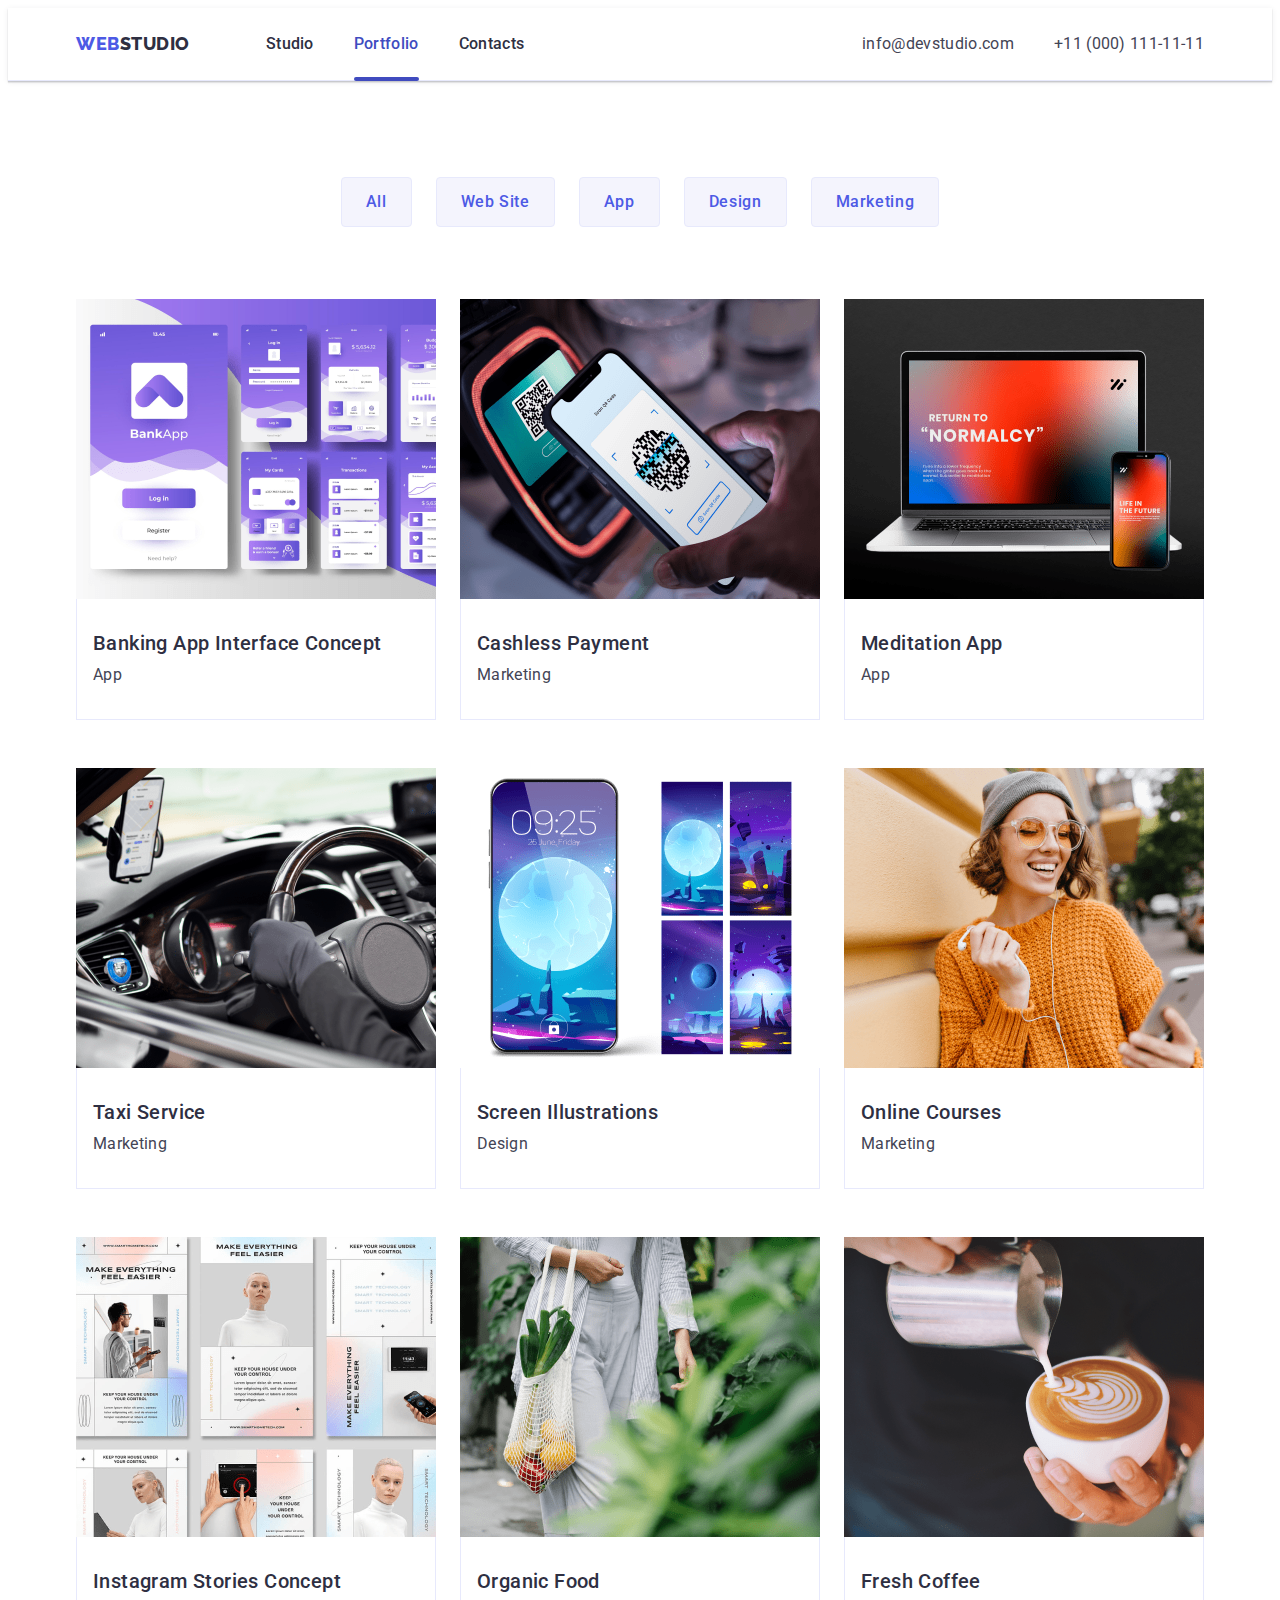
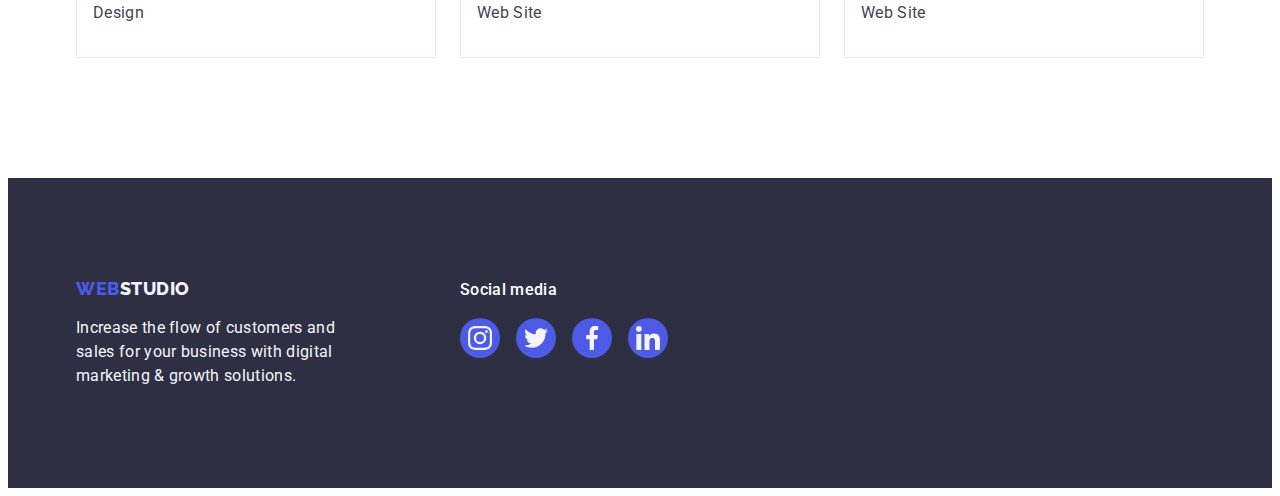
==== commit 25e73574: "upd" ====
--- a/portfolio.html
+++ b/portfolio.html
@@ -205,10 +205,9 @@
     </main>
 
     <!-- Footer -->
-
     <footer class="footer">
       <div class="footer-container container">
-        <div>
+        <div class="footer-desc-wrapper">
           <a class="logo-footer link" href="./index.html"
             >Web<span class="logo-second-part-footer">Studio</span>
           </a>
@@ -218,7 +217,7 @@
           </p>
         </div>
         <div class="footer-social">
-          <h3 class="footer-subtitle">Social media</h3>
+          <p class="footer-subtitle">Social media</p>
           <ul class="footer-social-list list">
             <li class="footer-social-list-item">
               <a href="" class="footer-social-link">
--- a/css/style.css
+++ b/css/style.css
@@ -21,12 +21,15 @@
 
   /* Accent */
   --accent-color: #e7e9fc;
+
+  /* White */
+  --white-color: #ffffff;
 }
 
 body {
   font-family: "Roboto", sans-serif;
   color: var(--secondary-color);
-  background-color: #ffffff;
+  background-color: var(--white-color);
 }
 
 *,
@@ -123,11 +126,11 @@
   color: var(--brand-color);
   padding: 24px 0;
   display: block;
+  transition: color 250ms cubic-bezier(0.4, 0, 0.2, 1);
 }
 .nav-list-item:hover,
 .nav-list-item:focus {
   color: var(--action-color);
-  transition-duration: 250ms;
 }
 
 .current-page {
@@ -164,11 +167,11 @@
 .address-list-item {
   color: var(--secondary-color);
   font-style: initial;
+  transition: color 250ms cubic-bezier(0.4, 0, 0.2, 1);
 }
 .address-list-item:hover,
 .address-list-item:focus {
   color: var(--action-color);
-  transition-duration: 250ms;
 }
 
 /* Main info */
@@ -191,6 +194,7 @@
     url(../images/hero/hero_bg.jpg);
   text-align: center;
   padding: 188px 0;
+  background-size: cover;
   background-repeat: no-repeat;
   background-position: center;
 }
@@ -199,7 +203,7 @@
   max-width: 496px;
   margin: 0 auto;
   margin-bottom: 48px;
-  color: #ffffff;
+  color: var(--white-color);
   text-align: center;
   font-size: 56px;
   font-weight: 700;
@@ -217,9 +221,10 @@
   border: 0;
   border-radius: 4px;
   box-shadow: 0px 4px 4px 0px rgba(0, 0, 0, 0.15);
+  transition: background-color 250ms cubic-bezier(0.4, 0, 0.2, 1);
 }
 .hero-btn-text {
-  color: #ffffff;
+  color: var(--white-color);
   font-size: 16px;
   font-weight: 500;
   line-height: 1.5;
@@ -229,7 +234,7 @@
 .hero-btn:hover,
 .hero-btn:focus {
   background-color: var(--action-color);
-  transition-duration: 250ms;
+  transition: color 250ms cubic-bezier(0.4, 0, 0.2, 1);
 }
 
 /* Modal */
@@ -281,7 +286,7 @@
 .modal-close-btn:focus {
   background-color: var(--action-color);
   border: none;
-  fill: #ffffff;
+  fill: var(--white-color);
 }
 
 .icon-close {
@@ -393,7 +398,7 @@
   background-color: var(--logo-second-color);
 }
 .team-list-item {
-  background-color: #ffffff;
+  background-color: var(--white-color);
   border-radius: 0px 0px 4px 4px;
   box-shadow: 0px 2px 1px 0px rgba(46, 47, 66, 0.08),
     0px 1px 1px 0px rgba(46, 47, 66, 0.16),
@@ -426,7 +431,7 @@
 .socials-list-item:hover,
 .socials-list-item:focus {
   background-color: var(--action-color);
-  transition-duration: 250ms;
+  transition: color 250ms cubic-bezier(0.4, 0, 0.2, 1);
 }
 
 .icon-social {
@@ -446,6 +451,10 @@
 }
 
 /* Customers */
+.customers {
+  padding: 120px 0;
+}
+
 .customers-list {
   display: flex;
   justify-content: center;
@@ -463,20 +472,19 @@
   justify-content: center;
   align-items: center;
   padding: 16px 32px;
-}
-.customers-list-item .customers-icon {
-  fill: currentColor;
-}
-.customers-link {
   color: #8e8f99;
   border: 1px solid #8e8f99;
   border-radius: 4px;
+  transition: border-color 250ms cubic-bezier(0.4, 0, 0.2, 1),
+    color 250ms cubic-bezier(0.4, 0, 0.2, 1);
+}
+.customers-list-item .customers-icon {
+  fill: currentColor;
 }
 
 .customers-list .customers-link:is(:hover, :focus) {
   border-color: var(--action-color);
   color: var(--action-color);
-  transition-duration: 250ms;
 }
 
 /* Filter */
@@ -499,14 +507,14 @@
   letter-spacing: 0.04em;
   color: var(--logo-color);
   padding: 12px 24px;
+  transition: color 250ms cubic-bezier(0.4, 0, 0.2, 1);
 }
 
 .filter-item:hover,
 .filter-item:focus {
   background: var(--action-color);
-  color: #ffffff;
+  color: var(--white-color);
   border: 1px solid transparent;
-  transition-duration: 250ms;
 }
 
 /* Gallery */
@@ -534,7 +542,6 @@
   box-shadow: 0px 2px 1px 0px rgba(46, 47, 66, 0.08),
     0px 1px 1px 0px rgba(46, 47, 66, 0.16),
     0px 1px 6px 0px rgba(46, 47, 66, 0.08);
-  transition-duration: 250ms;
 }
 /* Footer */
 .footer {
@@ -544,8 +551,11 @@
 
 .footer-container {
   display: flex;
-  align-content: flex-start;
-  gap: 120px;
+  align-items: baseline;
+}
+
+.footer-desc-wrapper {
+  margin-right: 120px;
 }
 
 .logo-footer {
@@ -585,7 +595,7 @@
   font-size: 16px;
   line-height: 1.5;
   letter-spacing: 0.02em;
-  color: #ffffff;
+  color: var(--white-color);
 }
 
 .footer-social-list {
@@ -607,14 +617,14 @@
   justify-content: center;
   align-items: center;
   border-radius: 50%;
-  background-color: rgba(255, 255, 255, 0.1);
+  background-color: var(--logo-color);
+  transition: color 250ms cubic-bezier(0.4, 0, 0.2, 1);
 }
 
 .footer-social-list-item:focus,
 .footer-social-list-item:hover {
   background-color: #31d0aa;
   border-radius: 50%;
-  transition-duration: 250ms;
 }
 
 .footer-icon-social {
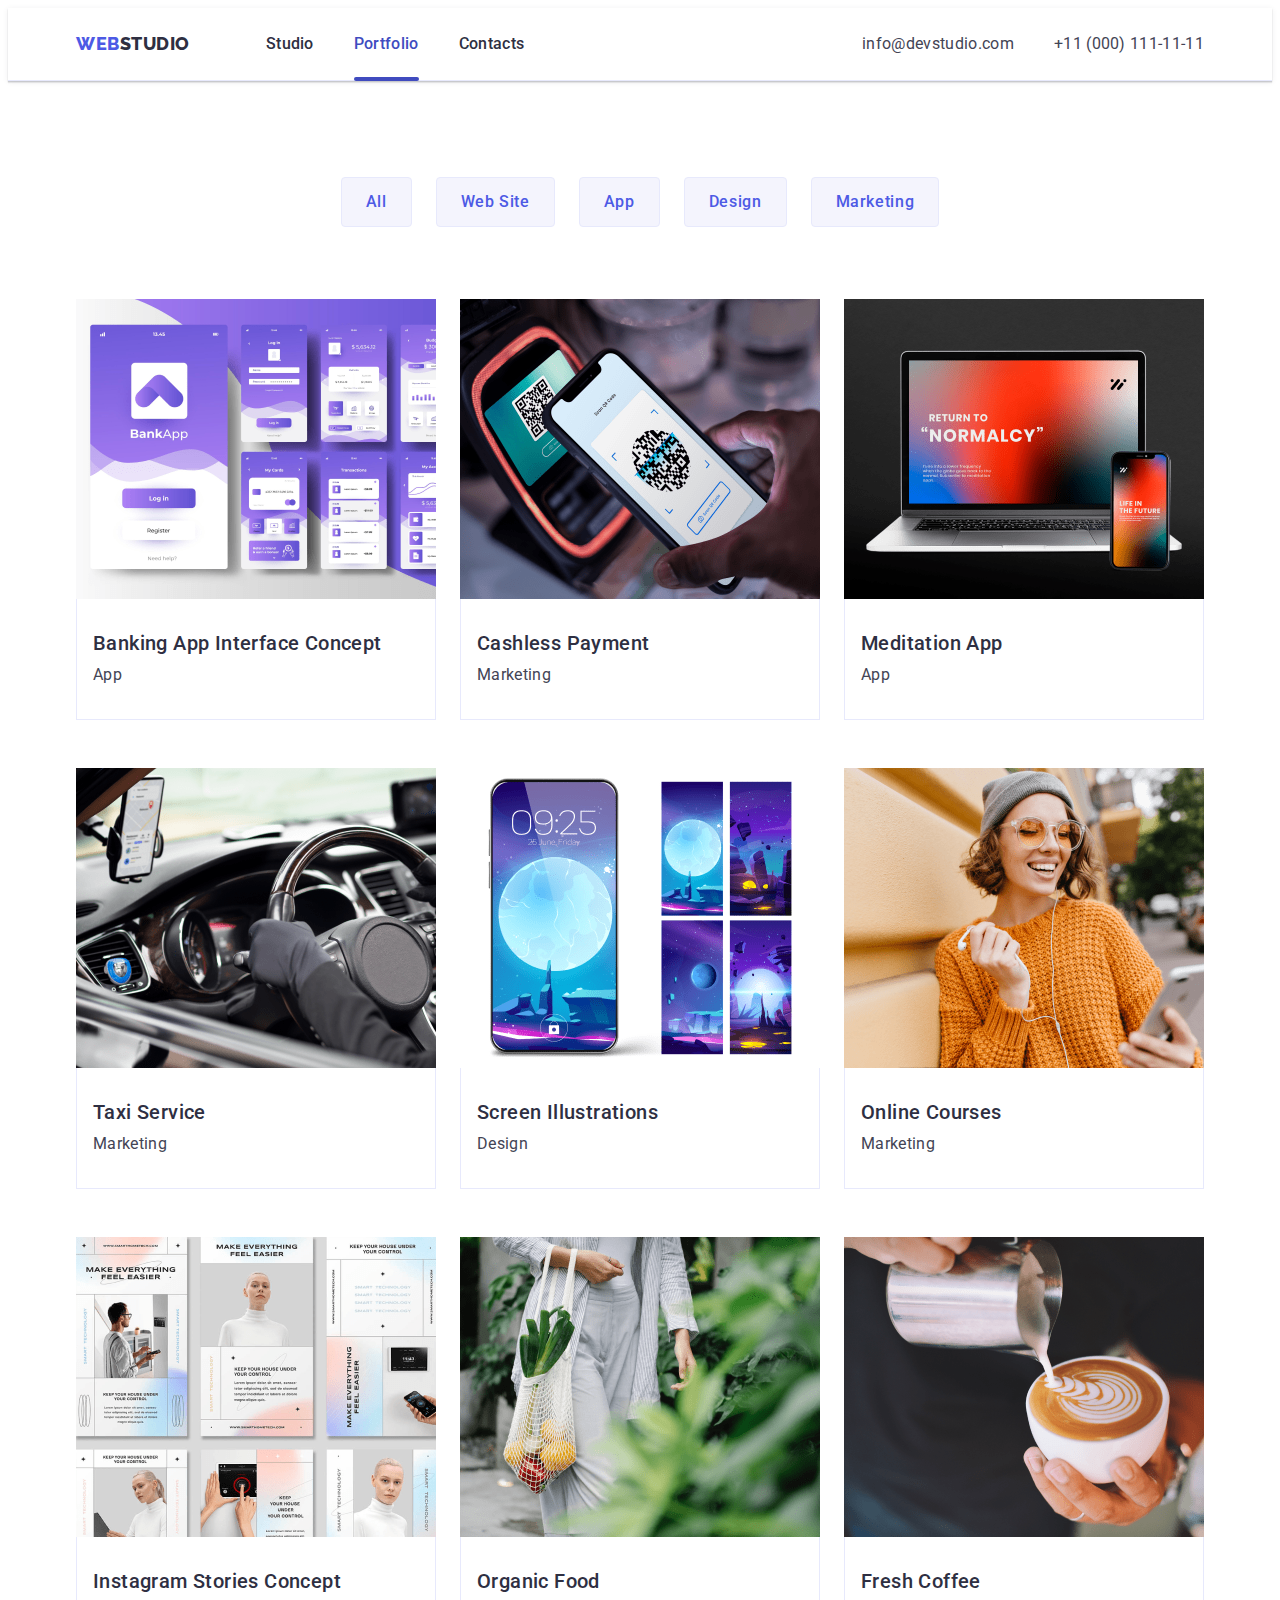
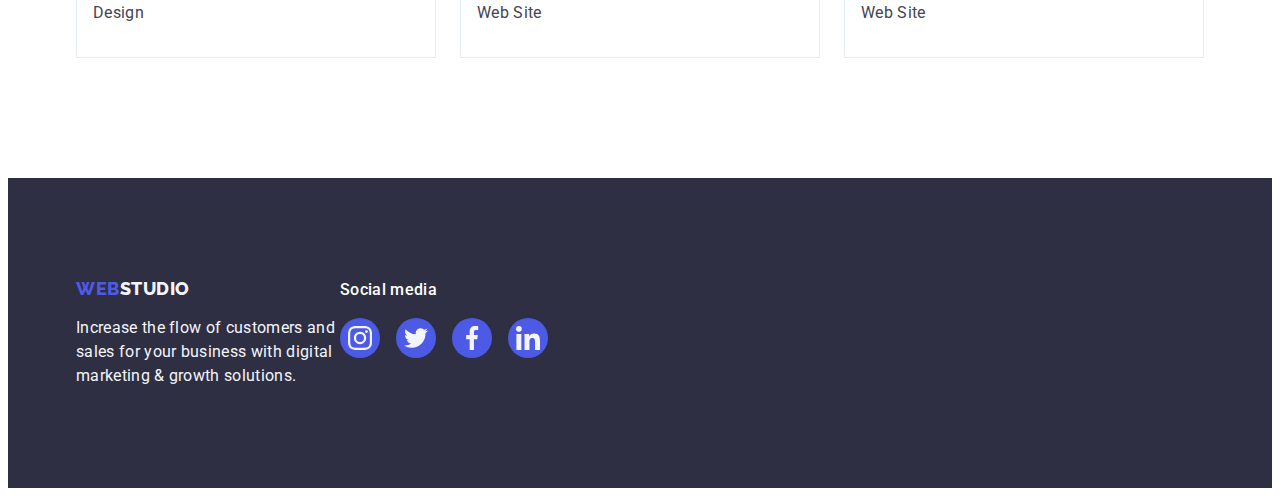
==== commit 3c584001: "portfolio upd" ====
--- a/portfolio.html
+++ b/portfolio.html
@@ -71,16 +71,24 @@
               <button type="button" class="filter-item">Marketing</button>
             </li>
           </ul>
-          <!-- Company services -->
+          <!-- Gallery -->
           <ul class="gallery-list list">
             <li class="gallery-item link">
-              <a href="/" class="link">
-                <img
-                  src="./images/row1/img2.jpg"
-                  alt="Banking App Interface"
-                  width="360"
-                  height="360"
-                />
+              <a href="/" class="gallery-item-link link">
+                <div class="gallery-item-wrapper">
+                  <img
+                    src="./images/row1/img2.jpg"
+                    alt="Banking App Interface"
+                    width="360"
+                    height="360"
+                  />
+                  <p class="gallery-item-text">
+                    14 Stylish and User-Friendly App Design Concepts · Task
+                    Manager App · Calorie Tracker App · Exotic Fruit Ecommerce
+                    App · Cloud Storage App
+                  </p>
+                </div>
+
                 <div class="gallery-content">
                   <h2 class="header-three">Banking App Interface Concept</h2>
                   <p class="header-three-desc">App</p>
@@ -88,13 +96,20 @@
               </a>
             </li>
             <li class="gallery-item link">
-              <a href="/" class="link">
-                <img
-                  src="./images/row1/img1.jpg"
-                  alt="Cashless Payment"
-                  width="360"
-                  height="360"
-                />
+              <a href="/" class="gallery-item-link link">
+                <div class="gallery-item-wrapper">
+                  <img
+                    src="./images/row1/img1.jpg"
+                    alt="Cashless Payment"
+                    width="360"
+                    height="360"
+                  />
+                  <p class="gallery-item-text">
+                    14 Stylish and User-Friendly App Design Concepts · Task
+                    Manager App · Calorie Tracker App · Exotic Fruit Ecommerce
+                    App · Cloud Storage App
+                  </p>
+                </div>
                 <div class="gallery-content">
                   <h2 class="header-three">Cashless Payment</h2>
                   <p class="header-three-desc">Marketing</p>
@@ -102,13 +117,20 @@
               </a>
             </li>
             <li class="gallery-item link">
-              <a href="/" class="link"
-                ><img
-                  src="./images/row1/img.jpg"
-                  alt="Meditation App"
-                  width="360"
-                  height="360"
-                />
+              <a href="/" class="gallery-item-link link"
+                ><div class="gallery-item-wrapper">
+                  <img
+                    src="./images/row1/img.jpg"
+                    alt="Meditation App"
+                    width="360"
+                    height="360"
+                  />
+                  <p class="gallery-item-text">
+                    14 Stylish and User-Friendly App Design Concepts · Task
+                    Manager App · Calorie Tracker App · Exotic Fruit Ecommerce
+                    App · Cloud Storage App
+                  </p>
+                </div>
                 <div class="gallery-content">
                   <h2 class="header-three">Meditation App</h2>
                   <p class="header-three-desc">App</p>
@@ -116,13 +138,20 @@
               </a>
             </li>
             <li class="gallery-item link">
-              <a href="/" class="link">
-                <img
-                  src="./images/row2/img2.jpg"
-                  alt="Taxi Service"
-                  width="360"
-                  height="360"
-                />
+              <a href="/" class="gallery-item-link link">
+                <div class="gallery-item-wrapper">
+                  <img
+                    src="./images/row2/img2.jpg"
+                    alt="Taxi Service"
+                    width="360"
+                    height="360"
+                  />
+                  <p class="gallery-item-text">
+                    14 Stylish and User-Friendly App Design Concepts · Task
+                    Manager App · Calorie Tracker App · Exotic Fruit Ecommerce
+                    App · Cloud Storage App
+                  </p>
+                </div>
                 <div class="gallery-content">
                   <h2 class="header-three">Taxi Service</h2>
                   <p class="header-three-desc">Marketing</p>
@@ -130,13 +159,20 @@
               </a>
             </li>
             <li class="gallery-item link">
-              <a href="/" class="link">
-                <img
-                  src="./images/row2/img1.jpg"
-                  alt="Screen Illustrations"
-                  width="360"
-                  height="360"
-                />
+              <a href="/" class="gallery-item-link link">
+                <div class="gallery-item-wrapper">
+                  <img
+                    src="./images/row2/img1.jpg"
+                    alt="Screen Illustrations"
+                    width="360"
+                    height="360"
+                  />
+                  <p class="gallery-item-text">
+                    14 Stylish and User-Friendly App Design Concepts · Task
+                    Manager App · Calorie Tracker App · Exotic Fruit Ecommerce
+                    App · Cloud Storage App
+                  </p>
+                </div>
                 <div class="gallery-content">
                   <h2 class="header-three">Screen Illustrations</h2>
                   <p class="header-three-desc">Design</p>
@@ -144,13 +180,20 @@
               </a>
             </li>
             <li class="gallery-item link">
-              <a href="/" class="link">
-                <img
-                  src="./images/row2/img.jpg"
-                  alt="Online Courses"
-                  width="360"
-                  height="360"
-                />
+              <a href="/" class="gallery-item-link link">
+                <div class="gallery-item-wrapper">
+                  <img
+                    src="./images/row2/img.jpg"
+                    alt="Online Courses"
+                    width="360"
+                    height="360"
+                  />
+                  <p class="gallery-item-text">
+                    14 Stylish and User-Friendly App Design Concepts · Task
+                    Manager App · Calorie Tracker App · Exotic Fruit Ecommerce
+                    App · Cloud Storage App
+                  </p>
+                </div>
                 <div class="gallery-content">
                   <h2 class="header-three">Online Courses</h2>
                   <p class="header-three-desc">Marketing</p>
@@ -158,13 +201,20 @@
               </a>
             </li>
             <li class="gallery-item link">
-              <a href="/" class="link">
-                <img
-                  src="./images/row3/img2.jpg"
-                  alt="Instagram Stories"
-                  width="360"
-                  height="360"
-                />
+              <a href="/" class="gallery-item-link link">
+                <div class="gallery-item-wrapper">
+                  <img
+                    src="./images/row3/img2.jpg"
+                    alt="Instagram Stories"
+                    width="360"
+                    height="360"
+                  />
+                  <p class="gallery-item-text">
+                    14 Stylish and User-Friendly App Design Concepts · Task
+                    Manager App · Calorie Tracker App · Exotic Fruit Ecommerce
+                    App · Cloud Storage App
+                  </p>
+                </div>
                 <div class="gallery-content">
                   <h2 class="header-three">Instagram Stories Concept</h2>
                   <p class="header-three-desc">Design</p>
@@ -172,13 +222,20 @@
               </a>
             </li>
             <li class="gallery-item link">
-              <a href="/" class="link">
-                <img
-                  src="./images/row3/img1.jpg"
-                  alt="Organic Food"
-                  width="360"
-                  height="360"
-                />
+              <a href="/" class="gallery-item-link link">
+                <div class="gallery-item-wrapper">
+                  <img
+                    src="./images/row3/img1.jpg"
+                    alt="Organic Food"
+                    width="360"
+                    height="360"
+                  />
+                  <p class="gallery-item-text">
+                    14 Stylish and User-Friendly App Design Concepts · Task
+                    Manager App · Calorie Tracker App · Exotic Fruit Ecommerce
+                    App · Cloud Storage App
+                  </p>
+                </div>
                 <div class="gallery-content">
                   <h2 class="header-three">Organic Food</h2>
                   <p class="header-three-desc">Web Site</p>
@@ -186,13 +243,20 @@
               </a>
             </li>
             <li class="gallery-item link">
-              <a href="/" class="link">
-                <img
-                  src="./images/row3/img.jpg"
-                  alt="Fresh Coffee"
-                  width="360"
-                  height="360"
-                />
+              <a href="/" class="gallery-item-link link">
+                <div class="gallery-item-wrapper">
+                  <img
+                    src="./images/row3/img.jpg"
+                    alt="Fresh Coffee"
+                    width="360"
+                    height="360"
+                  />
+                  <p class="gallery-item-text">
+                    14 Stylish and User-Friendly App Design Concepts · Task
+                    Manager App · Calorie Tracker App · Exotic Fruit Ecommerce
+                    App · Cloud Storage App
+                  </p>
+                </div>
                 <div class="gallery-content">
                   <h2 class="header-three">Fresh Coffee</h2>
                   <p class="header-three-desc">Web Site</p>
@@ -207,7 +271,7 @@
     <!-- Footer -->
     <footer class="footer">
       <div class="footer-container container">
-        <div class="footer-desc-wrapper">
+        <div class="footer-wrapper">
           <a class="logo-footer link" href="./index.html"
             >Web<span class="logo-second-part-footer">Studio</span>
           </a>
--- a/css/style.css
+++ b/css/style.css
@@ -373,30 +373,6 @@
 }
 
 /* Team-section */
-.header-three-desc {
-  color: var(--secondary-color);
-  font-size: 16px;
-  line-height: 1.5;
-  letter-spacing: 0.02em;
-}
-
-.pic-desc {
-  color: var(--secondary-color);
-  font-size: 16px;
-  line-height: 1.5;
-  letter-spacing: 0.02em;
-}
-
-.team-content {
-  padding: 32px 0;
-  background-color: var(--white-color);
-  border-radius: 0px 0px 4px 4px;
-  text-align: center;
-}
-
-.team-section {
-  background-color: var(--logo-second-color);
-}
 .team-list-item {
   background-color: var(--white-color);
   border-radius: 0px 0px 4px 4px;
@@ -404,37 +380,64 @@
     0px 1px 1px 0px rgba(46, 47, 66, 0.16),
     0px 1px 6px 0px rgba(46, 47, 66, 0.08);
 }
-.socials {
-  display: flex;
-  justify-content: center;
-}
+
+.header-three-desc {
+  color: var(--secondary-color);
+  font-size: 16px;
+  line-height: 1.5;
+  letter-spacing: 0.02em;
+}
+
+.pic-desc {
+  color: var(--secondary-color);
+  font-size: 16px;
+  line-height: 1.5;
+  letter-spacing: 0.02em;
+  margin-bottom: 8px;
+}
+
+.team-content {
+  padding: 32px 0;
+  background-color: var(--white-color);
+  border-radius: 0px 0px 4px 4px;
+  text-align: center;
+}
+
+.team-section {
+  background-color: var(--logo-second-color);
+}
+
+.team-social-list-item {
+  transition: background-color 250ms cubic-bezier(0.4, 0, 0.2, 1);
+}
+
 .socials-list {
   display: flex;
   justify-content: center;
   align-items: center;
-  margin-top: 8px;
   gap: 24px;
 }
 
-.socials-list-item {
-  display: flex;
+.socials-list-link {
+  display: flex;
+  align-items: center;
+  justify-content: center;
 
   padding: 12px;
   width: 40px;
   height: 40px;
   background: var(--logo-color);
-  justify-content: center;
-
   border-radius: 50%;
-}
-
-.socials-list-item:hover,
-.socials-list-item:focus {
+  transition: background-color 250ms cubic-bezier(0.4, 0, 0.2, 1);
+}
+
+.socials-list-link:hover,
+.socials-list-link:focus {
   background-color: var(--action-color);
-  transition: color 250ms cubic-bezier(0.4, 0, 0.2, 1);
 }
 
 .icon-social {
+  fill: var(--logo-second-color);
 }
 
 .name {
@@ -515,6 +518,8 @@
   background: var(--action-color);
   color: var(--white-color);
   border: 1px solid transparent;
+  box-shadow: 0px 3px 1px rgba(0, 0, 0, 0.1), 0px 2px 1px rgba(0, 0, 0, 0.08),
+    0px 2px 2px rgba(0, 0, 0, 0.12);
 }
 
 /* Gallery */
@@ -532,17 +537,49 @@
 .gallery-list {
   display: flex;
   flex-wrap: wrap;
-  justify-content: space-between;
+  justify-content: center;
   column-gap: 24px;
   row-gap: 48px;
 }
-.gallery-item:is(:hover, :focus) {
+.gallery-item {
+  width: calc((100% - 48px) / 3);
+  height: calc((100% - 24px) / 3);
+}
+
+.gallery-item-link {
+  display: block;
+  transition: box-shadow 250ms cubic-bezier(0.4, 0, 0.2, 1);
+}
+
+.gallery-item-link:is(:hover, :focus) {
   border-radius: 0px 0px 4px 4px;
   background: var(--white, #fff);
   box-shadow: 0px 2px 1px 0px rgba(46, 47, 66, 0.08),
     0px 1px 1px 0px rgba(46, 47, 66, 0.16),
     0px 1px 6px 0px rgba(46, 47, 66, 0.08);
 }
+
+.gallery-item-wrapper {
+  position: relative;
+  overflow: hidden;
+}
+
+.gallery-item-text {
+  position: absolute;
+  top: 0;
+  width: 100%;
+  height: 100%;
+  font-size: 16px;
+  line-height: 1.5;
+  letter-spacing: 0.02em;
+
+  color: var(--logo-second-color);
+  padding: 40px 32px;
+  background-color: var(--logo-color);
+  transform: translateY(100%);
+  transition: transform 250ms cubic-bezier(0.4, 0, 0.2, 1);
+}
+
 /* Footer */
 .footer {
   background-color: var(--brand-color);
@@ -610,19 +647,19 @@
 }
 
 .footer-social-link {
+  display: flex;
+  justify-content: center;
+  align-items: center;
+
   width: 100%;
   height: 100%;
-
-  display: flex;
-  justify-content: center;
-  align-items: center;
+  background-color: var(--logo-color);
   border-radius: 50%;
-  background-color: var(--logo-color);
-  transition: color 250ms cubic-bezier(0.4, 0, 0.2, 1);
-}
-
-.footer-social-list-item:focus,
-.footer-social-list-item:hover {
+  transition: background-color 250ms cubic-bezier(0.4, 0, 0.2, 1);
+}
+
+.footer-social-link:focus,
+.footer-social-link:hover {
   background-color: #31d0aa;
   border-radius: 50%;
 }
@@ -630,4 +667,5 @@
 .footer-icon-social {
   width: 24px;
   height: 24px;
-}
+  fill: var(--logo-second-color);
+}
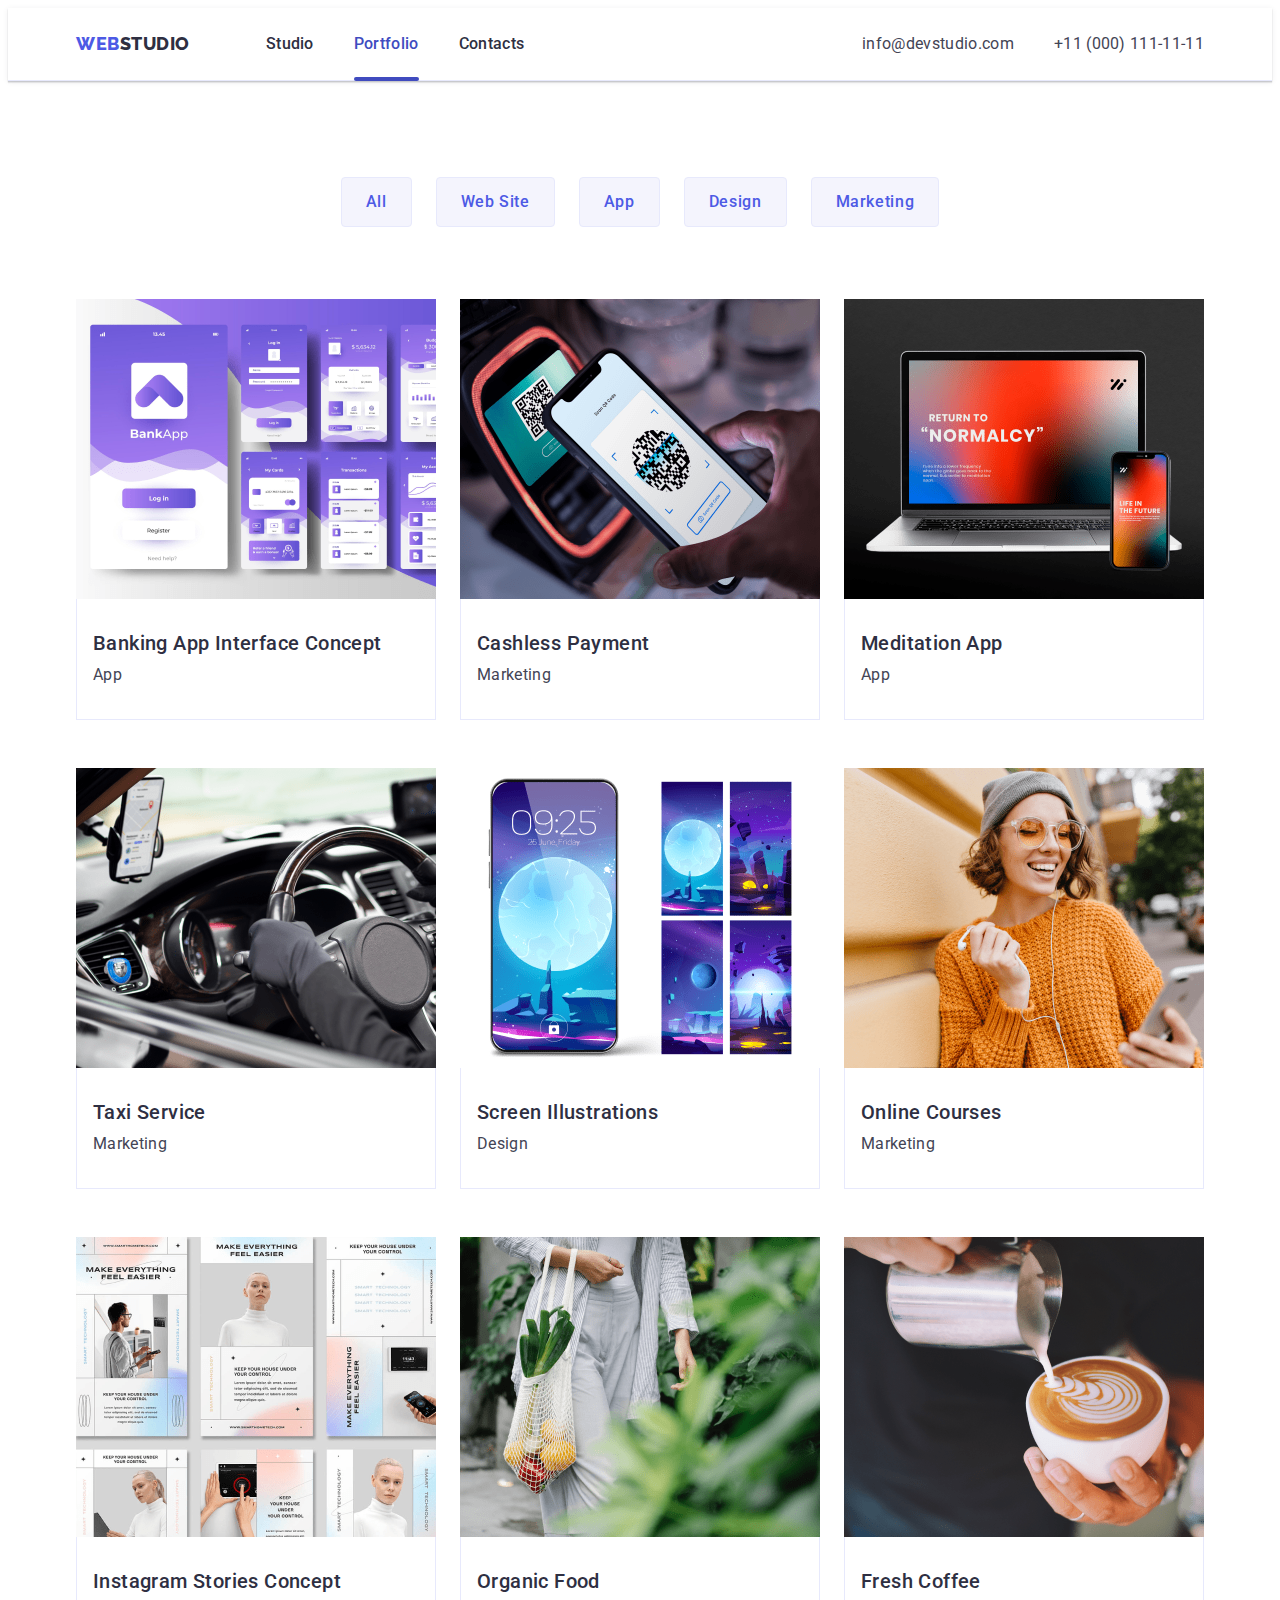
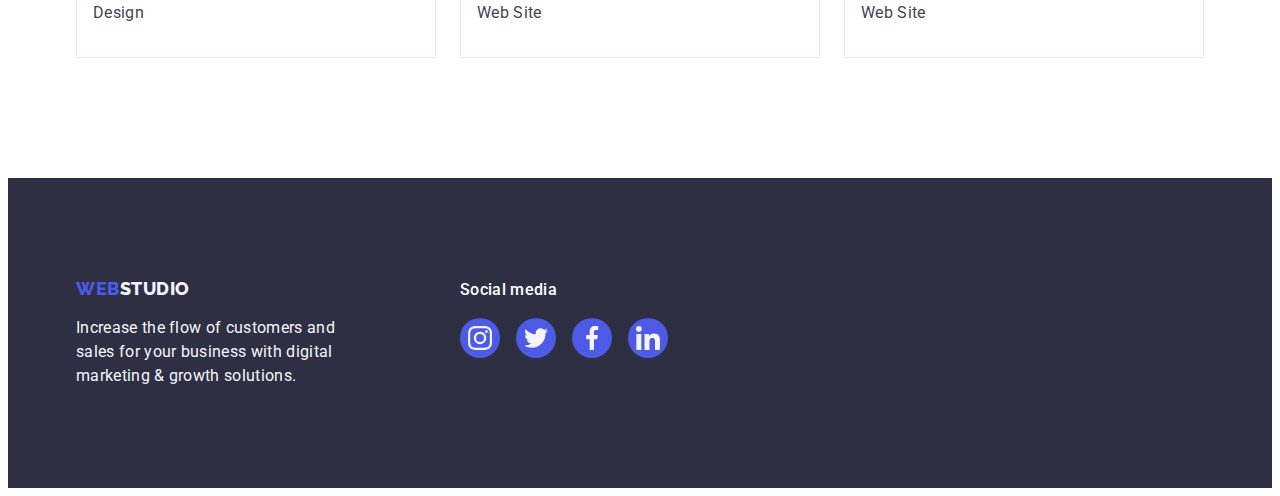
==== commit fdb63a88: "portfolio upd" ====
--- a/portfolio.html
+++ b/portfolio.html
@@ -271,7 +271,7 @@
     <!-- Footer -->
     <footer class="footer">
       <div class="footer-container container">
-        <div class="footer-wrapper">
+        <div class="footer-desc-wrapper">
           <a class="logo-footer link" href="./index.html"
             >Web<span class="logo-second-part-footer">Studio</span>
           </a>
--- a/css/style.css
+++ b/css/style.css
@@ -510,7 +510,10 @@
   letter-spacing: 0.04em;
   color: var(--logo-color);
   padding: 12px 24px;
-  transition: color 250ms cubic-bezier(0.4, 0, 0.2, 1);
+  transition: color 250ms cubic-bezier(0.4, 0, 0.2, 1),
+    background-color 250ms cubic-bezier(0.4, 0, 0.2, 1),
+    border-color 250ms cubic-bezier(0.4, 0, 0.2, 1),
+    box-shadow 250ms cubic-bezier(0.4, 0, 0.2, 1);
 }
 
 .filter-item:hover,
@@ -557,6 +560,11 @@
   box-shadow: 0px 2px 1px 0px rgba(46, 47, 66, 0.08),
     0px 1px 1px 0px rgba(46, 47, 66, 0.16),
     0px 1px 6px 0px rgba(46, 47, 66, 0.08);
+}
+
+.gallery-item-link:hover .gallery-item-text,
+.gallery-item-link:focus .gallery-item-text {
+  transform: translateY(0%);
 }
 
 .gallery-item-wrapper {
